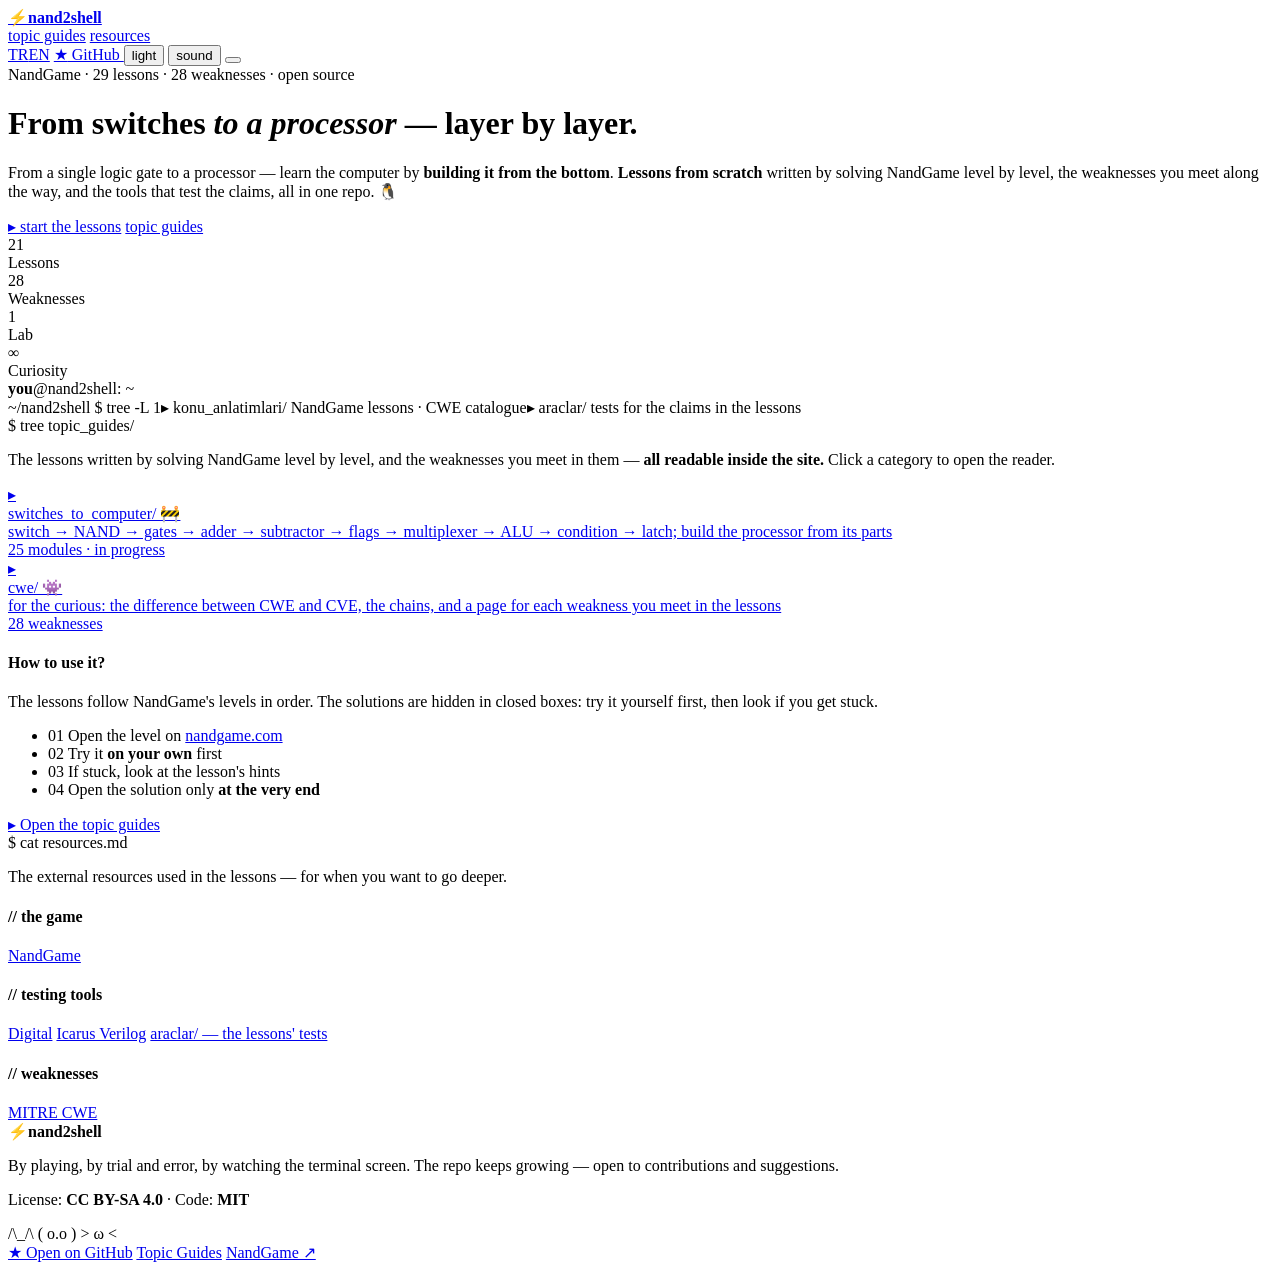
==== docs/eng/index.html @ ea368291 "Processor ünitesinin üçüncü dersi 24 Control Selector'ı ekledim Co-Authored-By: Claude Opus 5.5 <nor" ====
<!DOCTYPE html>
<html lang="en">
<head>
<meta charset="UTF-8" />
<meta name="viewport" content="width=device-width, initial-scale=1.0" />
<title>nand2shell — learn by watching the terminal</title>
<meta name="description" content="Lessons that go from switches to a processor by solving NandGame level by level, and the weaknesses you meet in them." />
<link rel="preconnect" href="https://fonts.googleapis.com" />
<link rel="preconnect" href="https://fonts.gstatic.com" crossorigin />
<link href="https://fonts.googleapis.com/css2?family=JetBrains+Mono:ital,wght@0,400;0,500;0,600;0,700;0,800;1,400&display=swap" rel="stylesheet" />
<link rel="stylesheet" href="assets/styles.css" />
<script src="assets/theme.js"></script>
</head>
<body>

<!-- ============ NAV ============ -->
<nav class="nav">
  <div class="nav-inner">
    <a class="brand" href="#top">
      <span class="pp">⚡</span><b>nand2shell</b>
    </a>
    <div class="nav-links">
      <a href="#konular">topic&nbsp;guides</a>
      <a href="#kaynaklar">resources</a>
    </div>
    <a class="nav-lang" href="../index.html" title="Switch to Turkish"><span class="oth">TR</span><span class="cur">EN</span></a>
    <a class="nav-gh" href="https://github.com/waitaseC137/nand2shell" target="_blank" rel="noopener">
      <span>★</span> GitHub
    </a>
    <button class="theme-btn" id="themeBtn" title="Theme: light / dark"><span class="sw"></span><span class="lbl">light</span></button>
    <button class="theme-btn sfx-btn" id="sfxBtn" title="Menu sounds"><span class="sw"></span><span class="lbl">sound</span></button>
    <button class="nav-burger" id="navBurger" aria-label="Menu" aria-expanded="false"><span></span><span></span><span></span></button>
  </div>
</nav>

<!-- ============ HERO ============ -->
<header class="hero" id="top">
  <div class="wrap hero-grid">
    <div class="hero-copy">
      <span class="hero-kicker"><span class="dot"></span> NandGame · 29 lessons · 28 weaknesses · open source</span>
      <h1>From switches <em>to a processor</em> <span class="pp">— layer by layer.</span></h1>
      <p class="hero-lede">
        From a single logic gate to a processor — learn the computer by <b>building it from
        the bottom</b>. <b>Lessons from scratch</b> written by solving NandGame level by level,
        the weaknesses you meet along the way, and the tools that test the claims, all in
        one repo. 🐧
      </p>
      <div class="hero-cta">
        <a class="btn btn-primary" href="konular.html#salterden_bilgisayara/00_buradan_basla.md">▸ start the lessons</a>
        <a class="btn btn-ghost" href="#konular">topic guides</a>
      </div>
      <div class="hero-stats">
        <div class="hstat"><div class="n m">21</div><div class="l">Lessons</div></div>
        <div class="hstat"><div class="n y">28</div><div class="l">Weaknesses</div></div>
        <div class="hstat"><div class="n g">1</div><div class="l">Lab</div></div>
        <div class="hstat"><div class="n">∞</div><div class="l">Curiosity</div></div>
      </div>
    </div>

    <div class="hero-term-wrap">
      <div class="term">
        <div class="term-bar">
          <span class="tl r"></span><span class="tl y"></span><span class="tl g"></span>
          <span class="tt"><b>you</b>@nand2shell: ~</span>
        </div>
        <div class="term-body" id="hero-term"></div>
      </div>
    </div>
  </div>
</header>

<!-- ============ TOPIC GUIDES ============ -->
<section class="band band-alt" id="konular">
  <div class="wrap reveal">
    <div class="sec-head"><span class="sig">$</span> <span class="cmd">tree</span> <span class="arg">topic_guides/</span></div>
    <p class="sec-sub">
      The lessons written by solving NandGame level by level, and the weaknesses you meet in
      them — <b style="color:var(--fg)">all readable inside the site.</b> Click a category
      to open the reader.
    </p>

    <div class="tree-grid">
      <div class="tree">
        <a class="tree-row" href="konular.html#salterden_bilgisayara/00_buradan_basla.md">
          <div class="nm"><span class="fold">▸</span><div><div class="lbl">switches_to_computer/ 🚧</div><div class="ds">switch → NAND → gates → adder → subtractor → flags → multiplexer → ALU → condition → latch; build the processor from its parts</div></div></div>
          <span class="cnt">25 modules · in progress</span>
        </a>
        <a class="tree-row" href="konular.html#cwe/README.md">
          <div class="nm"><span class="fold">▸</span><div><div class="lbl">cwe/ 👾</div><div class="ds">for the curious: the difference between CWE and CVE, the chains, and a page for each weakness you meet in the lessons</div></div></div>
          <span class="cnt">28 weaknesses</span>
        </a>
      </div>

      <div class="tree-side">
        <h4>How to use it?</h4>
        <p>The lessons follow NandGame's levels in order. The solutions are hidden in closed boxes: try it yourself first, then look if you get stuck.</p>
        <ul>
          <li><span class="b">01</span> Open the level on <a href="https://nandgame.com" target="_blank" rel="noopener">nandgame.com</a></li>
          <li><span class="b">02</span> Try it <b>on your own</b> first</li>
          <li><span class="b">03</span> If stuck, look at the lesson's hints</li>
          <li><span class="b">04</span> Open the solution only <b>at the very end</b></li>
        </ul>
        <a class="btn btn-primary" href="konular.html" style="margin-top:20px;width:100%;justify-content:center">▸ Open the topic guides</a>
      </div>
    </div>
  </div>
</section>

<!-- ============ RESOURCES ============ -->
<section class="band" id="kaynaklar">
  <div class="wrap reveal">
    <div class="sec-head"><span class="sig">$</span> <span class="cmd">cat</span> <span class="arg">resources.md</span></div>
    <p class="sec-sub">The external resources used in the lessons — for when you want to go deeper.</p>

    <div class="res-grid">
      <div class="res">
        <h4>// the game</h4>
        <a href="https://nandgame.com" target="_blank" rel="noopener">NandGame</a>
      </div>
      <div class="res">
        <h4>// testing tools</h4>
        <a href="https://github.com/hneemann/Digital" target="_blank" rel="noopener">Digital</a>
        <a href="https://steveicarus.github.io/iverilog/" target="_blank" rel="noopener">Icarus Verilog</a>
        <a href="https://github.com/waitaseC137/nand2shell/tree/main/araclar" target="_blank" rel="noopener">araclar/ — the lessons' tests</a>
      </div>
      <div class="res">
        <h4>// weaknesses</h4>
        <a href="https://cwe.mitre.org" target="_blank" rel="noopener">MITRE CWE</a>
      </div>
    </div>
  </div>
</section>

<!-- ============ FOOTER ============ -->
<footer class="foot">
  <div class="wrap foot-grid">
    <div>
      <div class="brand"><span class="pp">⚡</span><b>nand2shell</b></div>
      <p>By playing, by trial and error, by watching the terminal screen. The repo keeps growing — open to contributions and suggestions.</p>
      <p class="lic">License: <b>CC BY-SA 4.0</b> · Code: <b>MIT</b></p>
      <div class="foot-cat" id="footCat" aria-hidden="true"></div>
    </div>
    <div class="foot-links">
      <a href="https://github.com/waitaseC137/nand2shell" target="_blank" rel="noopener">★ Open on GitHub</a>
      <a href="#konular">Topic Guides</a>
      <a href="https://nandgame.com" target="_blank" rel="noopener">NandGame ↗</a>
    </div>
  </div>
</footer>

<script src="assets/app.js"></script>
<script src="assets/sfx.js"></script>
</body>
</html>
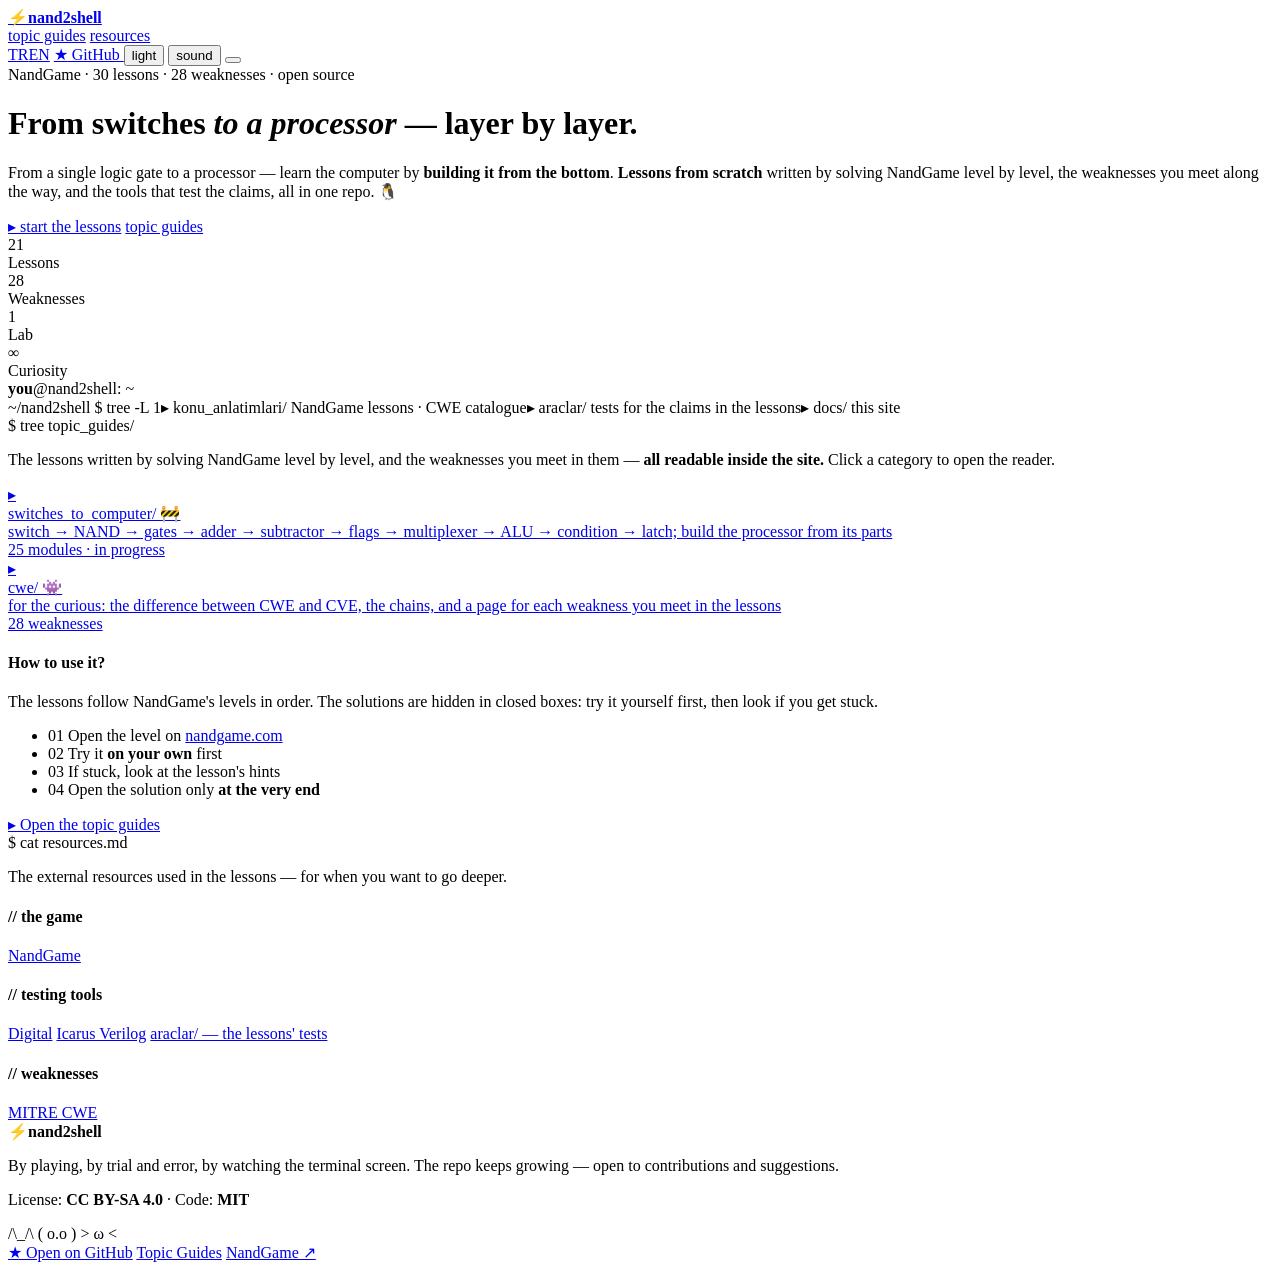
==== commit 1ddb645f: "Processor ünitesinin dördüncü dersi 25 Control Unit'i ekledim Co-Authored-By: Claude Opus 5.5 <norep" ====
--- a/docs/eng/index.html
+++ b/docs/eng/index.html
@@ -37,7 +37,7 @@
 <header class="hero" id="top">
   <div class="wrap hero-grid">
     <div class="hero-copy">
-      <span class="hero-kicker"><span class="dot"></span> NandGame · 29 lessons · 28 weaknesses · open source</span>
+      <span class="hero-kicker"><span class="dot"></span> NandGame · 30 lessons · 28 weaknesses · open source</span>
       <h1>From switches <em>to a processor</em> <span class="pp">— layer by layer.</span></h1>
       <p class="hero-lede">
         From a single logic gate to a processor — learn the computer by <b>building it from
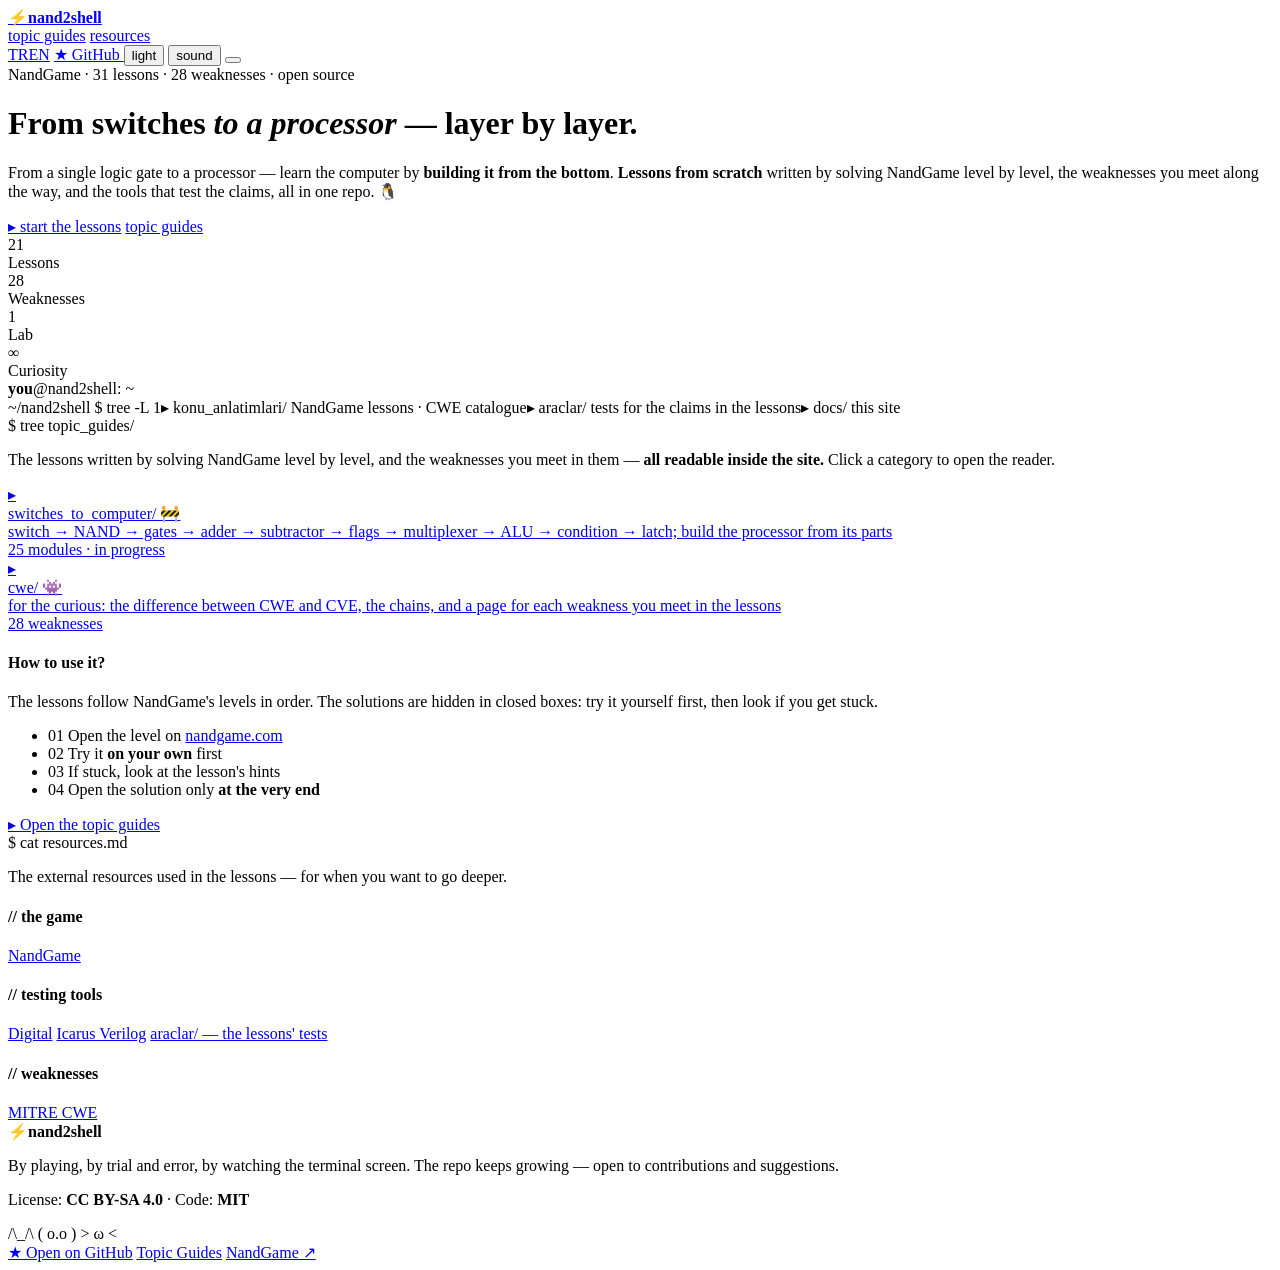
==== commit baa22b10: "Processor ünitesinin beşinci dersi 26 Computer'ı ekledim Co-Authored-By: Claude Opus 5.5 <noreply@an" ====
--- a/docs/eng/index.html
+++ b/docs/eng/index.html
@@ -37,7 +37,7 @@
 <header class="hero" id="top">
   <div class="wrap hero-grid">
     <div class="hero-copy">
-      <span class="hero-kicker"><span class="dot"></span> NandGame · 30 lessons · 28 weaknesses · open source</span>
+      <span class="hero-kicker"><span class="dot"></span> NandGame · 31 lessons · 28 weaknesses · open source</span>
       <h1>From switches <em>to a processor</em> <span class="pp">— layer by layer.</span></h1>
       <p class="hero-lede">
         From a single logic gate to a processor — learn the computer by <b>building it from
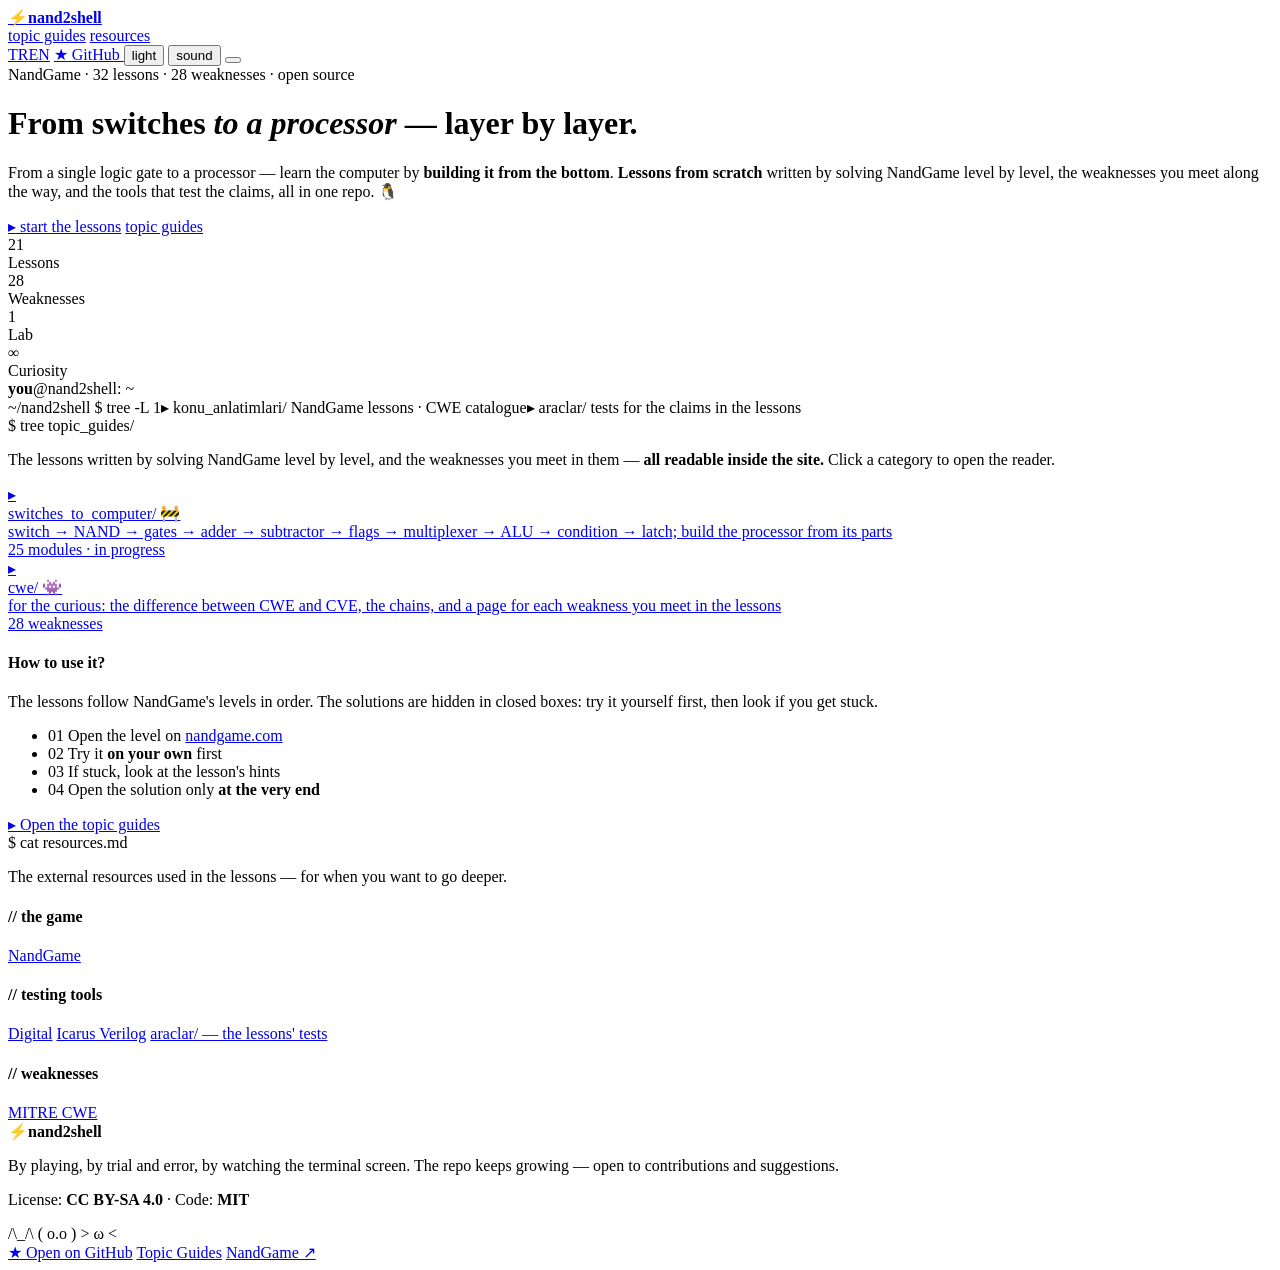
==== commit 77f50d8e: "Processor ünitesinin altıncı dersi 27 Input and Output'u ekledim Co-Authored-By: Claude Opus 5.5 <no" ====
--- a/docs/eng/index.html
+++ b/docs/eng/index.html
@@ -37,7 +37,7 @@
 <header class="hero" id="top">
   <div class="wrap hero-grid">
     <div class="hero-copy">
-      <span class="hero-kicker"><span class="dot"></span> NandGame · 31 lessons · 28 weaknesses · open source</span>
+      <span class="hero-kicker"><span class="dot"></span> NandGame · 32 lessons · 28 weaknesses · open source</span>
       <h1>From switches <em>to a processor</em> <span class="pp">— layer by layer.</span></h1>
       <p class="hero-lede">
         From a single logic gate to a processor — learn the computer by <b>building it from
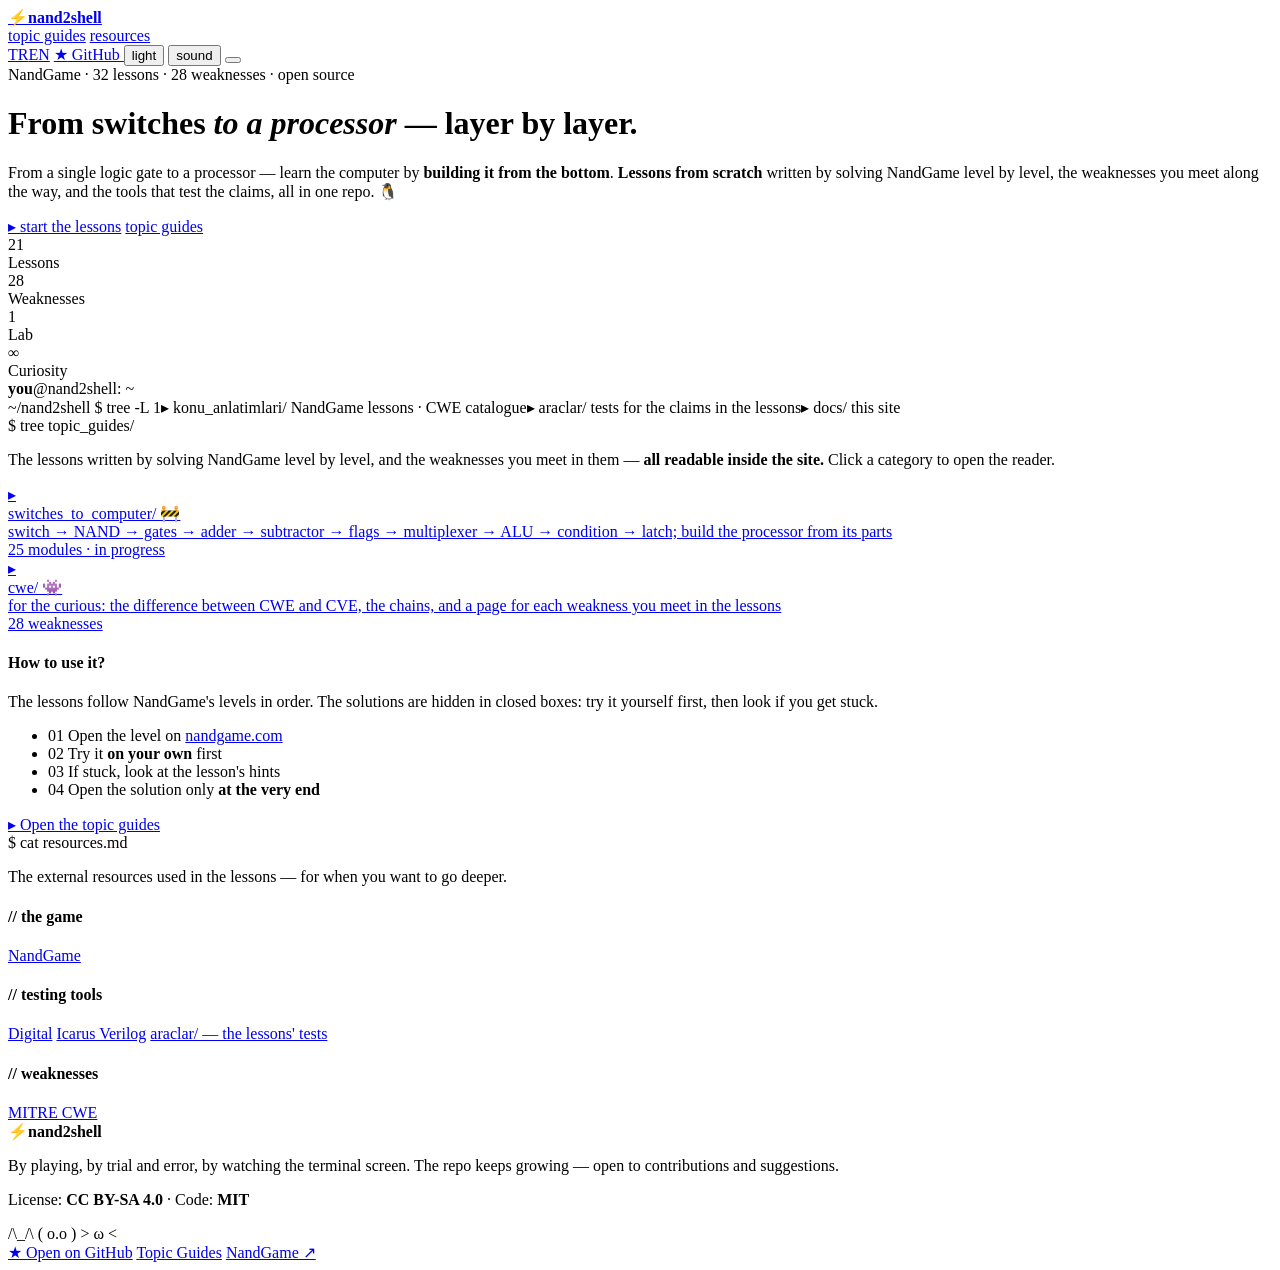
==== commit 9c914b5e: "Dersleri, CWE haritasını ve araçları nandgame/ altına taşıdım Co-Authored-By: Claude Opus 5.5 <norep" ====
--- a/docs/eng/index.html
+++ b/docs/eng/index.html
@@ -121,7 +121,7 @@
         <h4>// testing tools</h4>
         <a href="https://github.com/hneemann/Digital" target="_blank" rel="noopener">Digital</a>
         <a href="https://steveicarus.github.io/iverilog/" target="_blank" rel="noopener">Icarus Verilog</a>
-        <a href="https://github.com/waitaseC137/nand2shell/tree/main/araclar" target="_blank" rel="noopener">araclar/ — the lessons' tests</a>
+        <a href="https://github.com/waitaseC137/nand2shell/tree/main/nandgame/araclar" target="_blank" rel="noopener">araclar/ — the lessons' tests</a>
       </div>
       <div class="res">
         <h4>// weaknesses</h4>
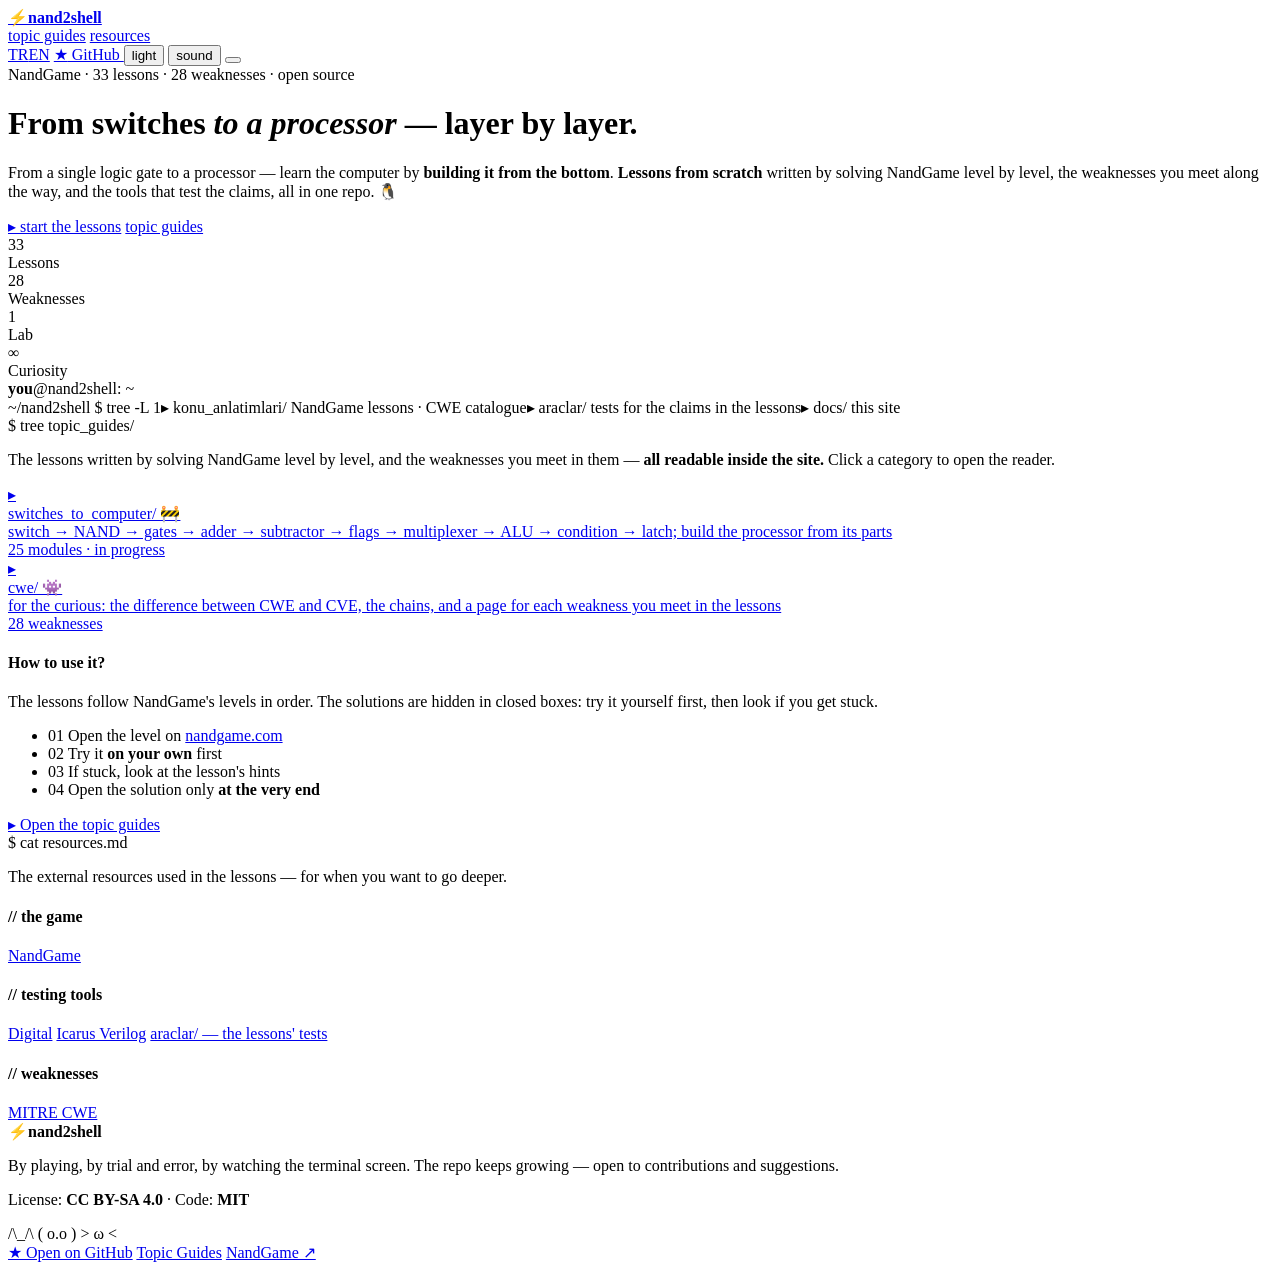
==== commit 33bd3567: "Şalterden Bilgisayara'yı kapatan 27.5 ara dersini ekledim Co-Authored-By: Claude Opus 5.5 <noreply@a" ====
--- a/docs/eng/index.html
+++ b/docs/eng/index.html
@@ -37,7 +37,7 @@
 <header class="hero" id="top">
   <div class="wrap hero-grid">
     <div class="hero-copy">
-      <span class="hero-kicker"><span class="dot"></span> NandGame · 32 lessons · 28 weaknesses · open source</span>
+      <span class="hero-kicker"><span class="dot"></span> NandGame · 33 lessons · 28 weaknesses · open source</span>
       <h1>From switches <em>to a processor</em> <span class="pp">— layer by layer.</span></h1>
       <p class="hero-lede">
         From a single logic gate to a processor — learn the computer by <b>building it from
@@ -50,7 +50,7 @@
         <a class="btn btn-ghost" href="#konular">topic guides</a>
       </div>
       <div class="hero-stats">
-        <div class="hstat"><div class="n m">21</div><div class="l">Lessons</div></div>
+        <div class="hstat"><div class="n m">33</div><div class="l">Lessons</div></div>
         <div class="hstat"><div class="n y">28</div><div class="l">Weaknesses</div></div>
         <div class="hstat"><div class="n g">1</div><div class="l">Lab</div></div>
         <div class="hstat"><div class="n">∞</div><div class="l">Curiosity</div></div>
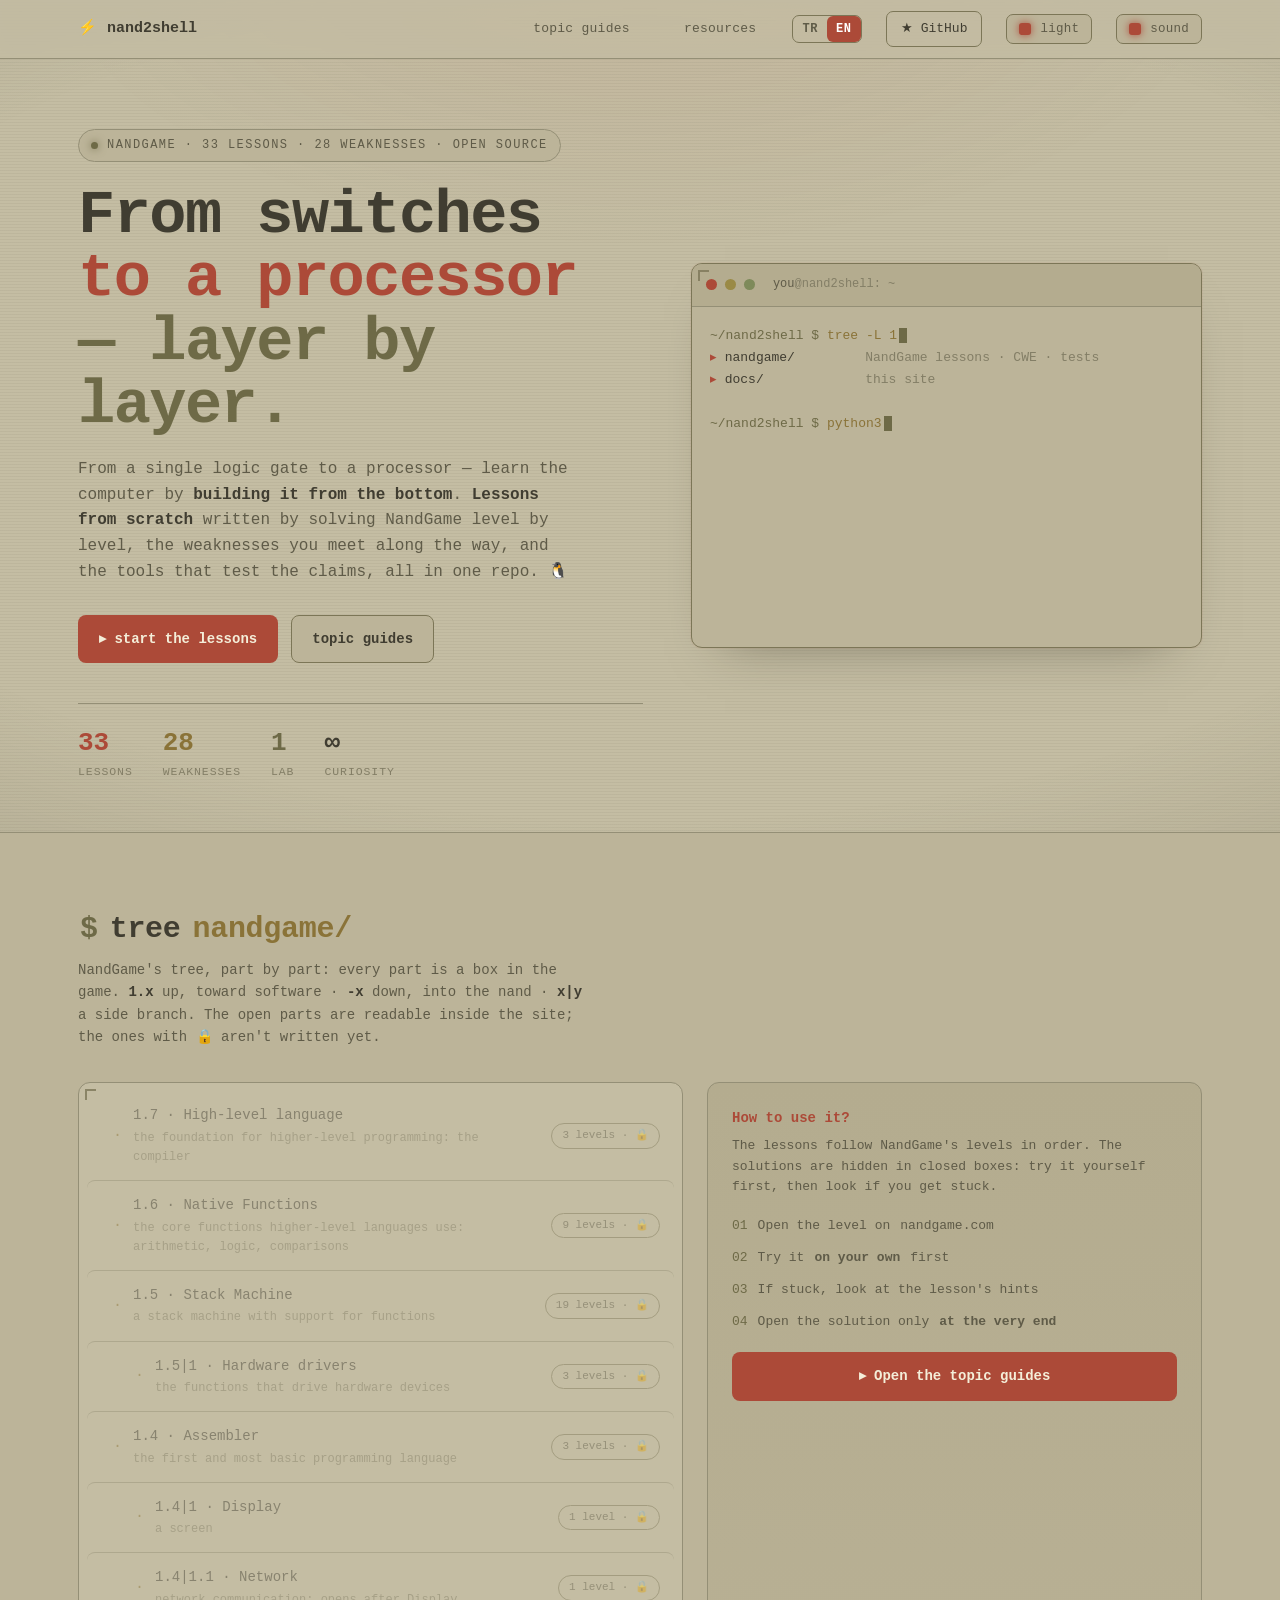
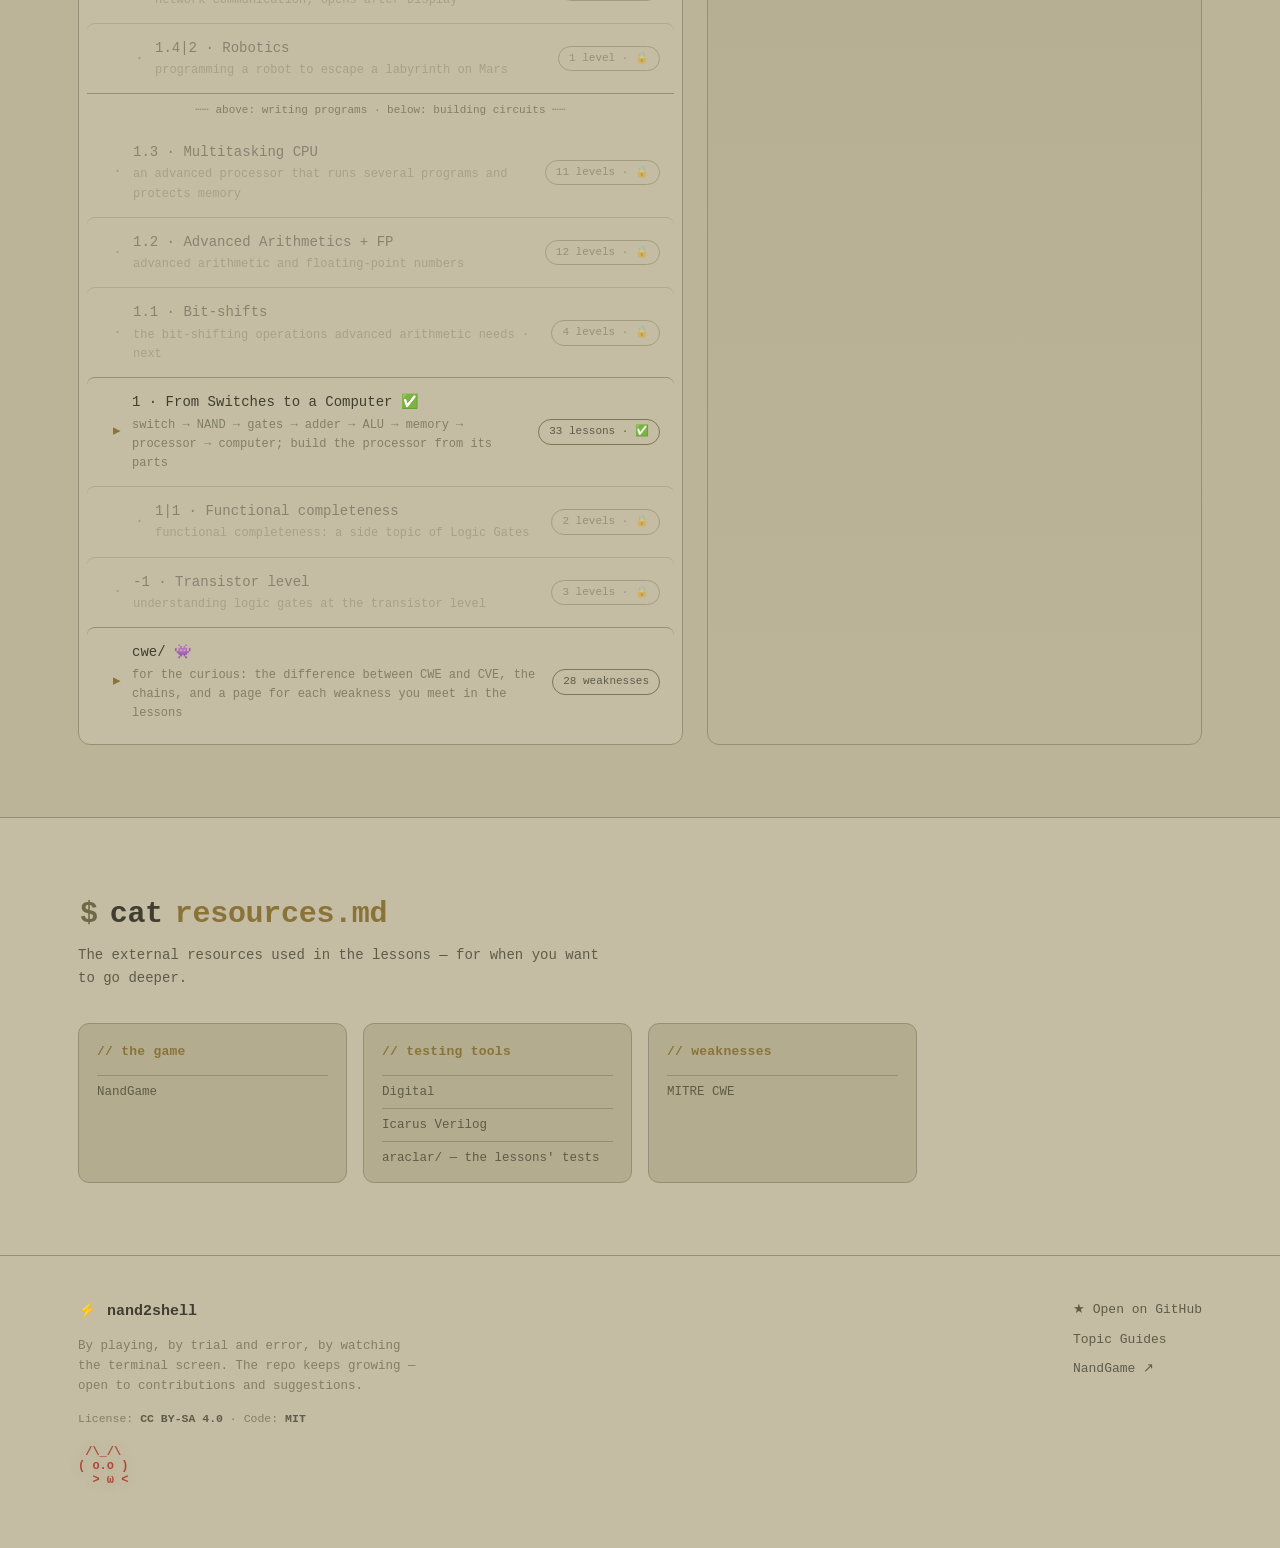
==== commit 643af86a: "Sitenin anasayfasına NandGame bölüm haritasını ekledim Co-Authored-By: Claude Opus 5.5 <noreply@anth" ====
--- a/docs/eng/index.html
+++ b/docs/eng/index.html
@@ -72,19 +72,72 @@
 <!-- ============ TOPIC GUIDES ============ -->
 <section class="band band-alt" id="konular">
   <div class="wrap reveal">
-    <div class="sec-head"><span class="sig">$</span> <span class="cmd">tree</span> <span class="arg">topic_guides/</span></div>
+    <div class="sec-head"><span class="sig">$</span> <span class="cmd">tree</span> <span class="arg">nandgame/</span></div>
     <p class="sec-sub">
-      The lessons written by solving NandGame level by level, and the weaknesses you meet in
-      them — <b style="color:var(--fg)">all readable inside the site.</b> Click a category
-      to open the reader.
+      NandGame's tree, part by part: every part is a box in the game. <b style="color:var(--fg)">1.x</b> up,
+      toward software · <b style="color:var(--fg)">-x</b> down, into the nand · <b style="color:var(--fg)">x|y</b> a side branch.
+      The open parts are readable inside the site; the ones with 🔒 aren't written yet.
     </p>
 
     <div class="tree-grid">
       <div class="tree">
+        <div class="tree-row locked" aria-disabled="true">
+          <div class="nm"><span class="fold">·</span><div><div class="lbl">1.7 · High-level language</div><div class="ds">the foundation for higher-level programming: the compiler</div></div></div>
+          <span class="cnt">3 levels · 🔒</span>
+        </div>
+        <div class="tree-row locked" aria-disabled="true">
+          <div class="nm"><span class="fold">·</span><div><div class="lbl">1.6 · Native Functions</div><div class="ds">the core functions higher-level languages use: arithmetic, logic, comparisons</div></div></div>
+          <span class="cnt">9 levels · 🔒</span>
+        </div>
+        <div class="tree-row locked" aria-disabled="true">
+          <div class="nm"><span class="fold">·</span><div><div class="lbl">1.5 · Stack Machine</div><div class="ds">a stack machine with support for functions</div></div></div>
+          <span class="cnt">19 levels · 🔒</span>
+        </div>
+        <div class="tree-row locked yan" aria-disabled="true">
+          <div class="nm"><span class="fold">·</span><div><div class="lbl">1.5|1 · Hardware drivers</div><div class="ds">the functions that drive hardware devices</div></div></div>
+          <span class="cnt">3 levels · 🔒</span>
+        </div>
+        <div class="tree-row locked" aria-disabled="true">
+          <div class="nm"><span class="fold">·</span><div><div class="lbl">1.4 · Assembler</div><div class="ds">the first and most basic programming language</div></div></div>
+          <span class="cnt">3 levels · 🔒</span>
+        </div>
+        <div class="tree-row locked yan" aria-disabled="true">
+          <div class="nm"><span class="fold">·</span><div><div class="lbl">1.4|1 · Display</div><div class="ds">a screen</div></div></div>
+          <span class="cnt">1 level · 🔒</span>
+        </div>
+        <div class="tree-row locked yan" aria-disabled="true">
+          <div class="nm"><span class="fold">·</span><div><div class="lbl">1.4|1.1 · Network</div><div class="ds">network communication; opens after Display</div></div></div>
+          <span class="cnt">1 level · 🔒</span>
+        </div>
+        <div class="tree-row locked yan" aria-disabled="true">
+          <div class="nm"><span class="fold">·</span><div><div class="lbl">1.4|2 · Robotics</div><div class="ds">programming a robot to escape a labyrinth on Mars</div></div></div>
+          <span class="cnt">1 level · 🔒</span>
+        </div>
+        <div class="tree-sep">┄┄ above: writing programs · below: building circuits ┄┄</div>
+        <div class="tree-row locked" aria-disabled="true">
+          <div class="nm"><span class="fold">·</span><div><div class="lbl">1.3 · Multitasking CPU</div><div class="ds">an advanced processor that runs several programs and protects memory</div></div></div>
+          <span class="cnt">11 levels · 🔒</span>
+        </div>
+        <div class="tree-row locked" aria-disabled="true">
+          <div class="nm"><span class="fold">·</span><div><div class="lbl">1.2 · Advanced Arithmetics + FP</div><div class="ds">advanced arithmetic and floating-point numbers</div></div></div>
+          <span class="cnt">12 levels · 🔒</span>
+        </div>
+        <div class="tree-row locked" aria-disabled="true">
+          <div class="nm"><span class="fold">·</span><div><div class="lbl">1.1 · Bit-shifts</div><div class="ds">the bit-shifting operations advanced arithmetic needs · next</div></div></div>
+          <span class="cnt">4 levels · 🔒</span>
+        </div>
         <a class="tree-row" href="konular.html#salterden_bilgisayara/00_buradan_basla.md">
-          <div class="nm"><span class="fold">▸</span><div><div class="lbl">switches_to_computer/ 🚧</div><div class="ds">switch → NAND → gates → adder → subtractor → flags → multiplexer → ALU → condition → latch; build the processor from its parts</div></div></div>
-          <span class="cnt">25 modules · in progress</span>
+          <div class="nm"><span class="fold">▸</span><div><div class="lbl">1 · From Switches to a Computer ✅</div><div class="ds">switch → NAND → gates → adder → ALU → memory → processor → computer; build the processor from its parts</div></div></div>
+          <span class="cnt">33 lessons · ✅</span>
         </a>
+        <div class="tree-row locked yan" aria-disabled="true">
+          <div class="nm"><span class="fold">·</span><div><div class="lbl">1|1 · Functional completeness</div><div class="ds">functional completeness: a side topic of Logic Gates</div></div></div>
+          <span class="cnt">2 levels · 🔒</span>
+        </div>
+        <div class="tree-row locked" aria-disabled="true">
+          <div class="nm"><span class="fold">·</span><div><div class="lbl">-1 · Transistor level</div><div class="ds">understanding logic gates at the transistor level</div></div></div>
+          <span class="cnt">3 levels · 🔒</span>
+        </div>
         <a class="tree-row" href="konular.html#cwe/README.md">
           <div class="nm"><span class="fold">▸</span><div><div class="lbl">cwe/ 👾</div><div class="ds">for the curious: the difference between CWE and CVE, the chains, and a page for each weakness you meet in the lessons</div></div></div>
           <span class="cnt">28 weaknesses</span>
--- a/docs/eng/assets/styles.css
+++ b/docs/eng/assets/styles.css
@@ -0,0 +1,736 @@
+/* ============================================================
+   linux_learning — terminal landing
+   renk paleti: magenta + sarı + fosfor yeşili (prompt)
+   ============================================================ */
+
+:root {
+  /* NieR:Automata — kum/haki "kağıt terminal" (açık mod) */
+  --bg:        #c4bda3;
+  --bg-1:      #bcb499;
+  --bg-2:      #b4ac8f;
+  --bg-3:      #aaa183;
+  --line:      #948f76;
+  --line-2:    #7c7657;
+
+  /* mürekkep (koyu haki) metin */
+  --fg:        #403d31;
+  --fg-dim:    #5f5b48;
+  --fg-mute:   #837e66;
+
+  /* imza renkleri — neredeyse monokrom + tek kızıl vurgu */
+  --magenta:   #ac4a38;    /* NieR kızılı (tek pop) */
+  --magenta-d: #8c3a2b;
+  --yellow:    #8a7338;    /* gold-olive */
+  --green:     #6e6a47;    /* olive mürekkep (prompt) */
+  --green-d:   #54513a;
+  --cyan:      #5f6b54;    /* muted moss */
+
+  /* zorluk skalası (palet içi) */
+  --d-low:     #7e8a5a;
+  --d-mid:     #9a8a45;
+  --d-high:    #b06a3a;
+  --d-max:     #ac4a38;
+
+  --maxw: 1180px;
+  --mono: 'JetBrains Mono', ui-monospace, 'SF Mono', Menlo, monospace;
+
+  /* CRT / efekt tonu (tema ile değişir) */
+  --scanline:  rgba(40,38,28,0.07);
+  --vig:       rgba(54,49,33,0.20);
+  --glow:      172,74,56;
+  --btn-ink:   #f4eed9;  /* primary buton metni (krem) */
+  --nav-bg:    rgba(196,189,163,0.86);
+}
+
+/* ---------- KARANLIK MOD (NieR "hacking") ---------- */
+html[data-theme="dark"] {
+  --bg:#1e1d16; --bg-1:#24221a; --bg-2:#2b291f; --bg-3:#332f23; --line:#403c2d; --line-2:#565139;
+  --fg:#cfc8ad; --fg-dim:#9d9678; --fg-mute:#6e6852;
+  --magenta:#c75a45; --magenta-d:#a4442f;
+  --yellow:#c7a85a; --green:#b7b083; --green-d:#8f8860; --cyan:#9aa888;
+  --d-low:#b7b083; --d-mid:#c7a85a; --d-high:#cf7a45; --d-max:#c75a45;
+  --scanline: rgba(207,200,173,0.05); --vig: rgba(0,0,0,0.46); --glow:199,90,69;
+  --btn-ink:#1e1d16;
+  --nav-bg: rgba(30,29,22,0.86);
+}
+
+* { box-sizing: border-box; margin: 0; padding: 0; }
+
+html { scroll-behavior: smooth; }
+
+body {
+  font-family: var(--mono);
+  background: var(--bg);
+  color: var(--fg);
+  line-height: 1.6;
+  font-size: 15px;
+  -webkit-font-smoothing: antialiased;
+  text-rendering: optimizeLegibility;
+  overflow-x: hidden;
+}
+
+/* faint scanline + grid texture over whole page */
+body::before {
+  content: "";
+  position: fixed;
+  inset: 0;
+  pointer-events: none;
+  z-index: 1;
+  background:
+    repeating-linear-gradient(0deg, var(--scanline) 0 1px, transparent 1px 3px);
+  opacity: 0.6;
+}
+/* CRT vignette + köşe parıltısı + çok hafif titreşim */
+body::after {
+  content: "";
+  position: fixed;
+  inset: 0;
+  pointer-events: none;
+  z-index: 1;
+  background:
+    radial-gradient(120% 82% at 50% 45%, transparent 56%, var(--vig) 100%),
+    radial-gradient(80% 60% at 50% -8%, rgba(var(--glow),0.07), transparent 60%);
+  animation: crtFlicker 5.5s steps(60) infinite;
+}
+@keyframes crtFlicker {
+  0%,100% { opacity: 1; }
+  47% { opacity: .97; }
+  48% { opacity: .92; }
+  49% { opacity: .99; }
+  72% { opacity: .95; }
+}
+@media (prefers-reduced-motion: reduce){ body::after { animation: none; } }
+
+::selection { background: var(--magenta); color: var(--btn-ink); }
+
+a { color: inherit; text-decoration: none; }
+
+.wrap { max-width: var(--maxw); margin: 0 auto; padding: 0 28px; }
+
+/* ---------- helpers ---------- */
+.mono-label {
+  font-size: 12px;
+  letter-spacing: 0.14em;
+  text-transform: uppercase;
+  color: var(--fg-mute);
+}
+.prompt { color: var(--green); }
+.tilde  { color: var(--cyan); }
+.flag   { color: var(--magenta); }
+
+/* section prompt heading */
+.sec-head {
+  display: flex;
+  align-items: baseline;
+  gap: 12px;
+  margin-bottom: 6px;
+  font-size: clamp(20px, 2.4vw, 30px);
+  font-weight: 700;
+  letter-spacing: -0.01em;
+}
+.sec-head .sig { color: var(--green); font-weight: 800; }
+.sec-head .cmd { color: var(--fg); }
+.sec-head .arg { color: var(--yellow); }
+.sec-sub {
+  color: var(--fg-dim);
+  max-width: 62ch;
+  margin-bottom: 34px;
+  font-size: 14px;
+}
+
+/* ============================================================
+   NAV
+   ============================================================ */
+.nav {
+  position: sticky;
+  top: 0;
+  z-index: 50;
+  background: var(--nav-bg);
+  backdrop-filter: blur(10px);
+  border-bottom: 1px solid var(--line);
+}
+.nav-inner {
+  max-width: var(--maxw);
+  margin: 0 auto;
+  padding: 0 28px;
+  height: 58px;
+  display: flex;
+  align-items: center;
+  gap: 24px;
+}
+.brand { display: flex; align-items: center; gap: 10px; font-weight: 700; }
+.brand .pp { color: var(--green); }
+.brand b { color: var(--fg); }
+.nav-links { display: flex; gap: 22px; margin-left: auto; }
+.nav-links a {
+  color: var(--fg-dim);
+  font-size: 13px;
+  letter-spacing: 0.02em;
+  transition: color .15s;
+}
+.nav-links a:hover { color: var(--magenta); }
+.nav-gh {
+  display: inline-flex; align-items: center; gap: 8px;
+  border: 1px solid var(--line-2);
+  padding: 7px 14px;
+  border-radius: 7px;
+  font-size: 13px;
+  color: var(--fg);
+  transition: all .15s;
+}
+.nav-gh:hover { border-color: var(--green); color: var(--green); }
+/* dil değiştirici (TR/EN) */
+.nav-lang {
+  display: inline-flex; align-items: stretch;
+  flex: 0 0 auto;
+  border: 1px solid var(--line-2);
+  border-radius: 7px;
+  font-size: 12px; font-weight: 700;
+  letter-spacing: .05em;
+  white-space: nowrap;
+  line-height: 1;
+  transition: border-color .15s;
+}
+.nav-lang span {
+  padding: 7px 9px; color: var(--fg);
+  transition: background .15s, color .15s;
+}
+.nav-lang .cur { background: var(--magenta); color: #fff; border-radius: 6px; }
+.nav-lang .oth { color: var(--fg-dim); }
+.nav-lang:hover { border-color: var(--magenta); }
+.nav-lang:hover .oth { color: var(--magenta); }
+@media (max-width: 760px){ .nav-links { display: none; } }
+
+/* ============================================================
+   HERO
+   ============================================================ */
+.hero { position: relative; z-index: 2; padding: 70px 0 50px; }
+.hero-grid {
+  display: grid;
+  grid-template-columns: 1.05fr 0.95fr;
+  gap: 48px;
+  align-items: center;
+}
+@media (max-width: 900px){ .hero-grid { grid-template-columns: 1fr; gap: 34px; } }
+
+.hero-kicker {
+  display: inline-flex; align-items: center; gap: 9px;
+  font-size: 12px; letter-spacing: 0.12em; text-transform: uppercase;
+  color: var(--fg-dim);
+  border: 1px solid var(--line);
+  background: var(--bg-1);
+  padding: 6px 12px; border-radius: 100px;
+  margin-bottom: 22px;
+}
+.hero-kicker .dot {
+  width: 7px; height: 7px; border-radius: 50%;
+  background: var(--green); box-shadow: 0 0 8px var(--green);
+  animation: pulse 2s infinite;
+}
+@keyframes pulse { 0%,100%{opacity:1} 50%{opacity:.35} }
+
+.hero h1 {
+  font-size: clamp(34px, 5.4vw, 62px);
+  line-height: 1.02;
+  letter-spacing: -0.025em;
+  font-weight: 800;
+  margin-bottom: 20px;
+}
+.hero h1 .pp { color: var(--green); }
+.hero h1 em { color: var(--magenta); font-style: normal; }
+.hero h1 u  { color: var(--yellow); text-decoration: none; }
+
+.hero-lede {
+  color: var(--fg-dim);
+  font-size: 16px;
+  max-width: 52ch;
+  margin-bottom: 30px;
+}
+.hero-lede b { color: var(--fg); font-weight: 600; }
+
+.hero-cta { display: flex; flex-wrap: wrap; gap: 13px; }
+.btn {
+  display: inline-flex; align-items: center; gap: 9px;
+  padding: 12px 20px;
+  border-radius: 8px;
+  font-family: var(--mono);
+  font-size: 14px; font-weight: 600;
+  cursor: pointer;
+  border: 1px solid transparent;
+  transition: all .15s;
+}
+.btn-primary {
+  background: var(--magenta);
+  color: var(--btn-ink);
+  box-shadow: 0 0 0 0 rgba(var(--glow),.5);
+}
+.btn-primary:hover { background: var(--magenta-d); box-shadow: 0 0 26px -4px var(--magenta); transform: translateY(-1px); }
+.btn-ghost {
+  background: var(--bg-1);
+  border-color: var(--line-2);
+  color: var(--fg);
+}
+.btn-ghost:hover { border-color: var(--green); color: var(--green); }
+
+.hero-stats {
+  display: flex; gap: 30px; margin-top: 40px;
+  padding-top: 26px; border-top: 1px solid var(--line);
+}
+.hstat .n { font-size: 26px; font-weight: 800; color: var(--fg); line-height: 1; }
+.hstat .n.m { color: var(--magenta); }
+.hstat .n.y { color: var(--yellow); }
+.hstat .n.g { color: var(--green); }
+.hstat .l { font-size: 11.5px; color: var(--fg-mute); letter-spacing: 0.08em; text-transform: uppercase; margin-top: 7px; }
+
+/* ---------- terminal window (hero right) ---------- */
+.term {
+  background: var(--bg-1);
+  border: 1px solid var(--line-2);
+  border-radius: 11px;
+  overflow: hidden;
+  box-shadow: 0 24px 50px -34px rgba(40,36,24,.5), 0 0 0 1px rgba(var(--glow),.05);
+}
+.term-bar {
+  display: flex; align-items: center; gap: 8px;
+  padding: 11px 14px;
+  background: var(--bg-2);
+  border-bottom: 1px solid var(--line);
+}
+.term-bar .tl { width: 11px; height: 11px; border-radius: 50%; }
+.tl.r { background: var(--d-max); } .tl.y { background: var(--d-mid); } .tl.g { background: var(--d-low); }
+.term-bar .tt {
+  margin-left: 10px; font-size: 12px; color: var(--fg-mute);
+}
+.term-bar .tt b { color: var(--fg-dim); font-weight: 500; }
+.term-body {
+  padding: 18px 18px 22px;
+  font-size: 13px;
+  line-height: 1.7;
+  min-height: 340px;
+  white-space: pre-wrap;
+}
+.term-body .line { display: block; }
+.tg { color: var(--green); }
+.tm { color: var(--magenta); }
+.ty { color: var(--yellow); }
+.tc { color: var(--cyan); }
+.td { color: var(--fg-mute); }
+.tw { color: var(--fg); }
+.cursor {
+  display: inline-block; width: 8px; height: 15px;
+  background: var(--green); vertical-align: text-bottom;
+  margin-left: 2px;
+  animation: blink 1s steps(1) infinite;
+}
+@keyframes blink { 50% { opacity: 0; } }
+
+/* ============================================================
+   SECTIONS / BANDS
+   ============================================================ */
+section { position: relative; z-index: 2; }
+.band { padding: 72px 0; }
+.band-alt { background: var(--bg-1); border-block: 1px solid var(--line); }
+
+.copy-btn {
+  font-family: var(--mono); font-size: 12px;
+  color: var(--fg-dim); background: transparent;
+  border: 1px solid var(--line-2); border-radius: 6px;
+  padding: 4px 10px; cursor: pointer; transition: all .15s;
+}
+.copy-btn:hover { color: var(--green); border-color: var(--green); }
+.copy-btn.ok { color: var(--green); border-color: var(--green); }
+/* ============================================================
+   WARGAMES
+   ============================================================ */
+.filter-row { display: flex; flex-wrap: wrap; gap: 10px; margin-bottom: 28px; }
+.chip {
+  font-family: var(--mono); font-size: 12.5px;
+  white-space: nowrap;
+  color: var(--fg-dim);
+  background: var(--bg-2);
+  border: 1px solid var(--line);
+  border-radius: 100px;
+  padding: 7px 15px; cursor: pointer; transition: all .15s;
+}
+.chip:hover { color: var(--fg); border-color: var(--line-2); }
+.chip.on { color: var(--btn-ink); background: var(--green); border-color: var(--green); font-weight: 600; }
+
+.path-rail {
+  display: flex; align-items: center; gap: 8px; flex-wrap: wrap;
+  margin-bottom: 30px; font-size: 12px; color: var(--fg-mute);
+}
+.path-rail .n { color: var(--fg-dim); }
+.path-rail .arr { color: var(--green-d); }
+
+.wg-grid {
+  display: grid;
+  grid-template-columns: repeat(auto-fill, minmax(min(330px, 100%), 1fr));
+  gap: 18px;
+}
+.wg {
+  display: flex; flex-direction: column;
+  background: var(--bg-2);
+  border: 1px solid var(--line);
+  border-radius: 12px;
+  padding: 20px;
+  transition: border-color .18s, transform .18s, box-shadow .18s;
+  position: relative;
+  overflow: hidden;
+}
+.band-alt .wg { background: var(--bg); }
+.wg::after {
+  content: ""; position: absolute; inset: 0 0 auto 0; height: 2px;
+  background: var(--accent, var(--green));
+  opacity: .55; transition: opacity .18s;
+}
+.wg:hover {
+  border-color: var(--line-2);
+  transform: translateY(-3px);
+  box-shadow: 0 18px 40px -32px rgba(40,36,24,.5);
+}
+.wg:hover::after { opacity: 1; box-shadow: 0 0 16px var(--accent); }
+
+.wg-top { display: flex; align-items: baseline; justify-content: space-between; gap: 12px; }
+.wg-name { font-size: 19px; font-weight: 800; letter-spacing: -0.01em; color: var(--fg); }
+.wg-idx { font-size: 12px; color: var(--fg-mute); }
+.wg-desc { font-size: 13px; color: var(--fg-dim); margin: 12px 0 16px; line-height: 1.55; flex: 1; }
+
+.wg-meta { display: flex; gap: 18px; margin-bottom: 14px; }
+.wg-meta .m .v { font-size: 15px; font-weight: 700; color: var(--fg); }
+.wg-meta .m .v .acc { color: var(--accent); }
+.wg-meta .m .k { font-size: 10.5px; color: var(--fg-mute); letter-spacing: .06em; text-transform: uppercase; }
+
+.diff-bar { height: 5px; border-radius: 3px; background: var(--line); overflow: hidden; margin-bottom: 16px; }
+.diff-bar i { display: block; height: 100%; background: var(--accent); border-radius: 3px; }
+
+.tags { display: flex; flex-wrap: wrap; gap: 6px; margin-bottom: 16px; }
+.tag {
+  font-size: 11px; color: var(--fg-dim);
+  background: var(--bg); border: 1px solid var(--line);
+  border-radius: 5px; padding: 3px 8px;
+}
+.band-alt .tag { background: var(--bg-1); }
+
+.wg-foot { display: flex; align-items: center; justify-content: space-between; margin-top: auto; padding-top: 14px; border-top: 1px solid var(--line); }
+.wg-host { font-size: 11px; color: var(--fg-mute); }
+.wg-link { font-size: 12.5px; color: var(--accent); display: inline-flex; align-items: center; gap: 6px; transition: gap .15s; }
+.wg-link:hover { gap: 10px; }
+
+/* ============================================================
+   KONU ANLATIMLARI  (directory tree)
+   ============================================================ */
+.tree-grid { display: grid; grid-template-columns: 1.1fr 0.9fr; gap: 24px; }
+@media (max-width: 880px){ .tree-grid { grid-template-columns: 1fr; } }
+
+.tree {
+  background: var(--bg-2);
+  border: 1px solid var(--line);
+  border-radius: 12px;
+  padding: 8px;
+}
+.band-alt .tree { background: var(--bg); }
+.tree-row {
+  display: grid; grid-template-columns: 1fr auto; align-items: center;
+  gap: 12px;
+  padding: 13px 14px; border-radius: 8px;
+  transition: background .14s;
+  cursor: pointer;
+}
+.tree-row:hover { background: var(--bg-3); }
+.tree-row + .tree-row { border-top: 1px solid var(--line); }
+.tree-row .nm { display: flex; align-items: center; gap: 11px; }
+.tree-row .fold { color: var(--yellow); }
+.tree-row .lbl { color: var(--fg); font-size: 14px; }
+.tree-row .ds  { color: var(--fg-mute); font-size: 12px; margin-top: 2px; }
+.tree-row .cnt {
+  font-size: 11px; color: var(--fg-dim);
+  background: var(--bg); border: 1px solid var(--line-2);
+  border-radius: 100px; padding: 3px 10px; white-space: nowrap;
+}
+.tree-side {
+  background: linear-gradient(180deg, var(--bg-2), var(--bg-1));
+  border: 1px solid var(--line);
+  border-radius: 12px;
+  padding: 24px;
+}
+.tree-side h4 { font-size: 14px; color: var(--magenta); margin-bottom: 6px; }
+.tree-side p { font-size: 13px; color: var(--fg-dim); margin-bottom: 18px; }
+.tree-side ul { list-style: none; display: flex; flex-direction: column; gap: 11px; }
+.tree-side li { display: flex; gap: 10px; font-size: 13px; color: var(--fg-dim); align-items: baseline; }
+.tree-side li .b { color: var(--green); }
+
+/* ============================================================
+   RESOURCES
+   ============================================================ */
+.res-grid { display: grid; grid-template-columns: repeat(auto-fill, minmax(min(240px, 100%), 1fr)); gap: 16px; }
+.res {
+  background: var(--bg-2); border: 1px solid var(--line);
+  border-radius: 11px; padding: 18px 18px 8px;
+}
+.band-alt .res { background: var(--bg); }
+.res h4 { font-size: 13px; color: var(--yellow); margin-bottom: 12px; letter-spacing: .02em; }
+.res a {
+  display: block; font-size: 12.5px; color: var(--fg-dim);
+  padding: 6px 0; border-top: 1px solid var(--line);
+  transition: color .14s, padding-left .14s;
+}
+.res a:hover { color: var(--green); padding-left: 6px; }
+
+/* ============================================================
+   FOOTER
+   ============================================================ */
+.foot { border-top: 1px solid var(--line); padding: 44px 0 60px; position: relative; z-index: 2; }
+.foot-grid { display: flex; align-items: flex-start; justify-content: space-between; gap: 30px; flex-wrap: wrap; }
+.foot .brand { margin-bottom: 12px; }
+.foot p { font-size: 12.5px; color: var(--fg-mute); max-width: 46ch; }
+.foot .lic { font-size: 11.5px; color: var(--fg-mute); margin-top: 14px; }
+.foot .lic b { color: var(--fg-dim); }
+.foot-links { display: flex; flex-direction: column; gap: 9px; }
+.foot-links a { font-size: 13px; color: var(--fg-dim); transition: color .14s; }
+.foot-links a:hover { color: var(--magenta); }
+
+/* reveal on scroll */
+.reveal { opacity: 0; transform: translateY(16px); transition: opacity .6s ease, transform .6s ease; }
+.reveal.in { opacity: 1; transform: none; }
+@media (prefers-reduced-motion: reduce){ .reveal { opacity:1; transform:none; transition:none; } }
+
+/* ============================================================
+   GELİŞTİRMELER — tema, etkileşimli kedi, ilerleme, CRT vb.
+   ============================================================ */
+
+/* sayfa açılış fade'i */
+@keyframes pageIn { from { opacity: 0; } to { opacity: 1; } }
+body { animation: pageIn .45s ease both; }
+@media (prefers-reduced-motion: reduce){ body { animation: none; } }
+
+/* ---------- tema düğmesi (nav) ---------- */
+.theme-btn {
+  display: inline-flex; align-items: center; gap: 9px;
+  border: 1px solid var(--line-2); background: var(--bg-1);
+  color: var(--fg-dim); font-family: var(--mono); font-size: 12.5px;
+  padding: 7px 12px; border-radius: 7px; cursor: pointer;
+  transition: border-color .15s, color .15s;
+}
+.theme-btn:hover { border-color: var(--magenta); color: var(--fg); }
+.theme-btn .sw {
+  width: 12px; height: 12px; border-radius: 3px;
+  background: var(--magenta); box-shadow: 0 0 8px var(--magenta);
+}
+.theme-btn .lbl { letter-spacing: .02em; }
+.theme-btn.off { color: var(--fg-mute); }
+.theme-btn.off .sw { background: transparent; box-shadow: none; border: 1.5px solid var(--fg-mute); }
+
+/* ---------- hamburger (mobil) ---------- */
+.nav-burger {
+  display: none;
+  width: 40px; height: 40px;
+  background: var(--bg-1); border: 1px solid var(--line-2);
+  border-radius: 8px; cursor: pointer;
+  flex-direction: column; align-items: center; justify-content: center; gap: 4px;
+  padding: 0; flex: 0 0 auto;
+}
+.nav-burger span {
+  display: block; width: 17px; height: 2px; border-radius: 2px;
+  background: var(--fg); transition: transform .2s, opacity .2s;
+}
+.nav-inner.open .nav-burger span:nth-child(1) { transform: translateY(6px) rotate(45deg); }
+.nav-inner.open .nav-burger span:nth-child(2) { opacity: 0; }
+.nav-inner.open .nav-burger span:nth-child(3) { transform: translateY(-6px) rotate(-45deg); }
+
+/* ---------- kart 3B tilt ---------- */
+.wg-grid { perspective: 1200px; }
+.wg { transform-style: preserve-3d; will-change: transform; }
+.wg .wg-top, .wg .wg-desc, .wg .wg-name { transform: translateZ(18px); }
+
+/* ---------- footer mini kedi ---------- */
+.foot-cat {
+  font-family: var(--mono); color: var(--magenta); font-weight: 700;
+  white-space: pre; line-height: 1.15; font-size: 12px; margin-top: 18px;
+  text-shadow: 0 0 12px rgba(var(--glow),.3);
+}
+.foot-cat .nm { color: var(--yellow); }
+
+/* ---------- okuma ilerleme çubuğu (okuyucu) ---------- */
+.read-progress {
+  position: fixed; top: 58px; left: 0; height: 2px; width: 0%;
+  background: linear-gradient(90deg, var(--magenta), var(--green));
+  z-index: 49; transition: width .1s linear;
+  box-shadow: 0 0 8px var(--magenta);
+}
+
+/* okuyucu içerik fade */
+.content .reader { animation: pageIn .3s ease both; }
+
+/* ============================================================
+   NieR:Automata MENÜ teması — ters-renkli seçim + kare imleç
+   ============================================================ */
+
+/* nav öğeleri: hover'da koyu bar + kum metin, kayan kare imleç */
+.nav-links a {
+  position: relative;
+  padding: 6px 12px 6px 20px;
+  border-radius: 4px;
+  transition: background .14s, color .14s;
+}
+.nav-links a::before {
+  content: ""; position: absolute; left: 7px; top: 50%;
+  width: 6px; height: 6px; background: var(--magenta);
+  transform: translateY(-50%) scale(0); transform-origin: center;
+  transition: transform .15s ease;
+}
+.nav-links a:hover { background: var(--fg); color: var(--bg); }
+.nav-links a:hover::before { transform: translateY(-50%) scale(1); }
+
+/* ghost buton: NieR inversiyonu */
+.btn-ghost:hover { background: var(--fg); color: var(--bg); border-color: var(--fg); }
+
+/* filtre chip'leri: seçili = ters bar + kare */
+.chip { position: relative; }
+.chip.on {
+  background: var(--fg); color: var(--bg); border-color: var(--fg);
+  padding-left: 24px;
+}
+.chip.on::before {
+  content: ""; position: absolute; left: 11px; top: 50%;
+  width: 6px; height: 6px; background: var(--magenta);
+  transform: translateY(-50%);
+}
+
+/* ana sayfa konu listesi (tree-row): hover = ters bar + kare imleç */
+.tree-row {
+  position: relative; padding-left: 26px;
+  transition: background .14s;
+}
+.tree-row::before {
+  content: ""; position: absolute; left: 12px; top: 22px;
+  width: 7px; height: 7px; background: var(--magenta);
+  transform: scale(0); transform-origin: center; transition: transform .15s ease;
+}
+.tree-row:hover { background: var(--fg); }
+.tree-row:hover::before { transform: scale(1); }
+.tree-row:hover .lbl { color: var(--bg); }
+.tree-row:hover .ds  { color: var(--bg-1); }
+.tree-row:hover .fold { color: var(--bg); }
+.tree-row:hover .cnt { color: var(--bg); border-color: transparent; background: rgba(0,0,0,.18); }
+
+/* bölüm haritası: kilitli satır (henüz yazılmamış bölüm, bağlantı değil) ve yan dal */
+.tree-row.locked { opacity: .45; cursor: default; }
+.tree-row.locked:hover { background: transparent; }
+.tree-row.locked:hover::before { transform: scale(0); }
+.tree-row.locked:hover .lbl { color: var(--fg); }
+.tree-row.locked:hover .ds  { color: var(--fg-mute); }
+.tree-row.locked:hover .fold { color: var(--yellow); }
+.tree-row.locked:hover .cnt { color: var(--fg-dim); border-color: var(--line-2); background: var(--bg); }
+.tree-row.yan { padding-left: 48px; }
+.tree-sep {
+  padding: 8px 14px; text-align: center;
+  font-size: 11px; color: var(--fg-mute);
+  border-top: 1px solid var(--line);
+}
+
+/* framed paneller: NieR köşe çentikleri */
+.term, .tree, .wg, .res, .tree-side, .wg-card {
+  position: relative;
+}
+.term::before, .tree::before, .wg::before {
+  content: ""; position: absolute; top: 6px; left: 6px;
+  width: 9px; height: 9px;
+  border-top: 2px solid var(--line-2); border-left: 2px solid var(--line-2);
+  pointer-events: none; opacity: .8; z-index: 3;
+}
+.term::after, .tree::after {
+  /* not: .wg::after üst aksan çizgisi için kullanılıyor, ona dokunma */
+}
+
+/* section başlığına NieR kare işareti */
+.sec-head { padding-left: 2px; }
+
+/* ============================================================
+   TAŞMA GÜVENLİĞİ — grid/flex min-width:auto taşmasını engelle
+   (her ekran boyutunda güvenli)
+   ============================================================ */
+.hero-grid > *, .tree-grid > * { min-width: 0; }
+.term, .term-body { min-width: 0; }
+.wg, .res { min-width: 0; }
+/* okuyucu: içerik sütunu geniş kod/tablodan taşmasın */
+.docs > *, .content, .content .reader { min-width: 0; }
+.content { overflow-x: hidden; }
+
+/* ============================================================
+   MOBİL / TELEFON  (≤ 760px)
+   ============================================================ */
+@media (max-width: 760px) {
+  body { -webkit-text-size-adjust: 100%; }
+
+  /* ---- nav: hamburger menü ---- */
+  .nav-inner { padding: 0 14px; gap: 8px; }
+  .nav-burger { display: flex; order: 5; }
+
+  .nav-links {
+    position: absolute; top: 57px; left: 0; right: 0;
+    flex-direction: column; gap: 4px;
+    margin: 0; padding: 8px;
+    background: var(--nav-bg); backdrop-filter: blur(12px);
+    border-bottom: 1px solid var(--line);
+    box-shadow: 0 20px 40px -24px rgba(0,0,0,.5);
+    display: none;
+  }
+  .nav-inner.open .nav-links { display: flex; }
+  .nav-links a {
+    padding: 14px 16px; font-size: 16px;
+    border-radius: 7px; width: 100%;
+  }
+
+  /* sağ kontrol kümesi: tek sıra, sabit 38px kare, eşit aralık — üst üste binmez */
+  .brand { min-width: 0; flex: 1 1 auto; overflow: hidden; }
+  .brand b { overflow: hidden; text-overflow: ellipsis; white-space: nowrap; }
+
+  .nav-lang, .nav-gh, .theme-btn, .sfx-btn, .nav-burger { flex: 0 0 auto; }
+  .nav-lang { order: 1; margin-left: auto; height: 38px; }
+  .nav-lang span { display: inline-flex; align-items: center; padding: 0 9px; }
+  .nav-gh { order: 2; padding: 0; width: 38px; height: 38px; justify-content: center; font-size: 0; gap: 0; }
+  .nav-gh span { font-size: 15px; }
+  .theme-btn { order: 3; padding: 0; width: 38px; height: 38px; justify-content: center; }
+  .theme-btn .lbl { display: none; }
+  .sfx-btn { order: 4; }
+  .nav-burger { order: 5; width: 38px; height: 38px; }
+
+  /* ---- genel boşluk ---- */
+  .wrap { padding: 0 20px; }
+  .band { padding: 52px 0; }
+  .hero { padding: 44px 0 36px; }
+
+  /* ---- hero ---- */
+  .hero-kicker { font-size: 11px; padding: 6px 11px; }
+  .hero-lede { font-size: 15px; }
+  .hero-cta .btn { flex: 1 1 auto; justify-content: center; }
+  .hero-stats { gap: 0; justify-content: space-between; }
+  .hstat { flex: 1; }
+  .hstat .n { font-size: 22px; }
+  .hstat .l { font-size: 10px; }
+
+  /* ---- terminal: yatay taşmayı engelle ---- */
+  .term-body { font-size: 12px; padding: 16px 14px 18px; min-height: 0; overflow-x: auto; }
+
+  /* ---- wargame kartları ---- */
+  .wg { padding: 18px; }
+  .wg-name { font-size: 18px; }
+
+  /* ---- konu ağacı yan paneli ---- */
+  .tree-side { padding: 20px; }
+
+  /* ---- footer ---- */
+  .foot { padding: 36px 0 48px; }
+  .foot-grid { flex-direction: column; gap: 24px; }
+
+  /* dokunmada hover-inversiyonu yapışmasın */
+  .nav-links a:active { background: var(--fg); color: var(--bg); }
+}
+
+@media (max-width: 420px) {
+  .hero h1 { font-size: 30px; }
+  .sec-head { font-size: 19px; flex-wrap: wrap; }
+  .hero-stats { flex-wrap: wrap; gap: 14px 0; }
+  .hstat { flex: 0 0 50%; }
+}
+
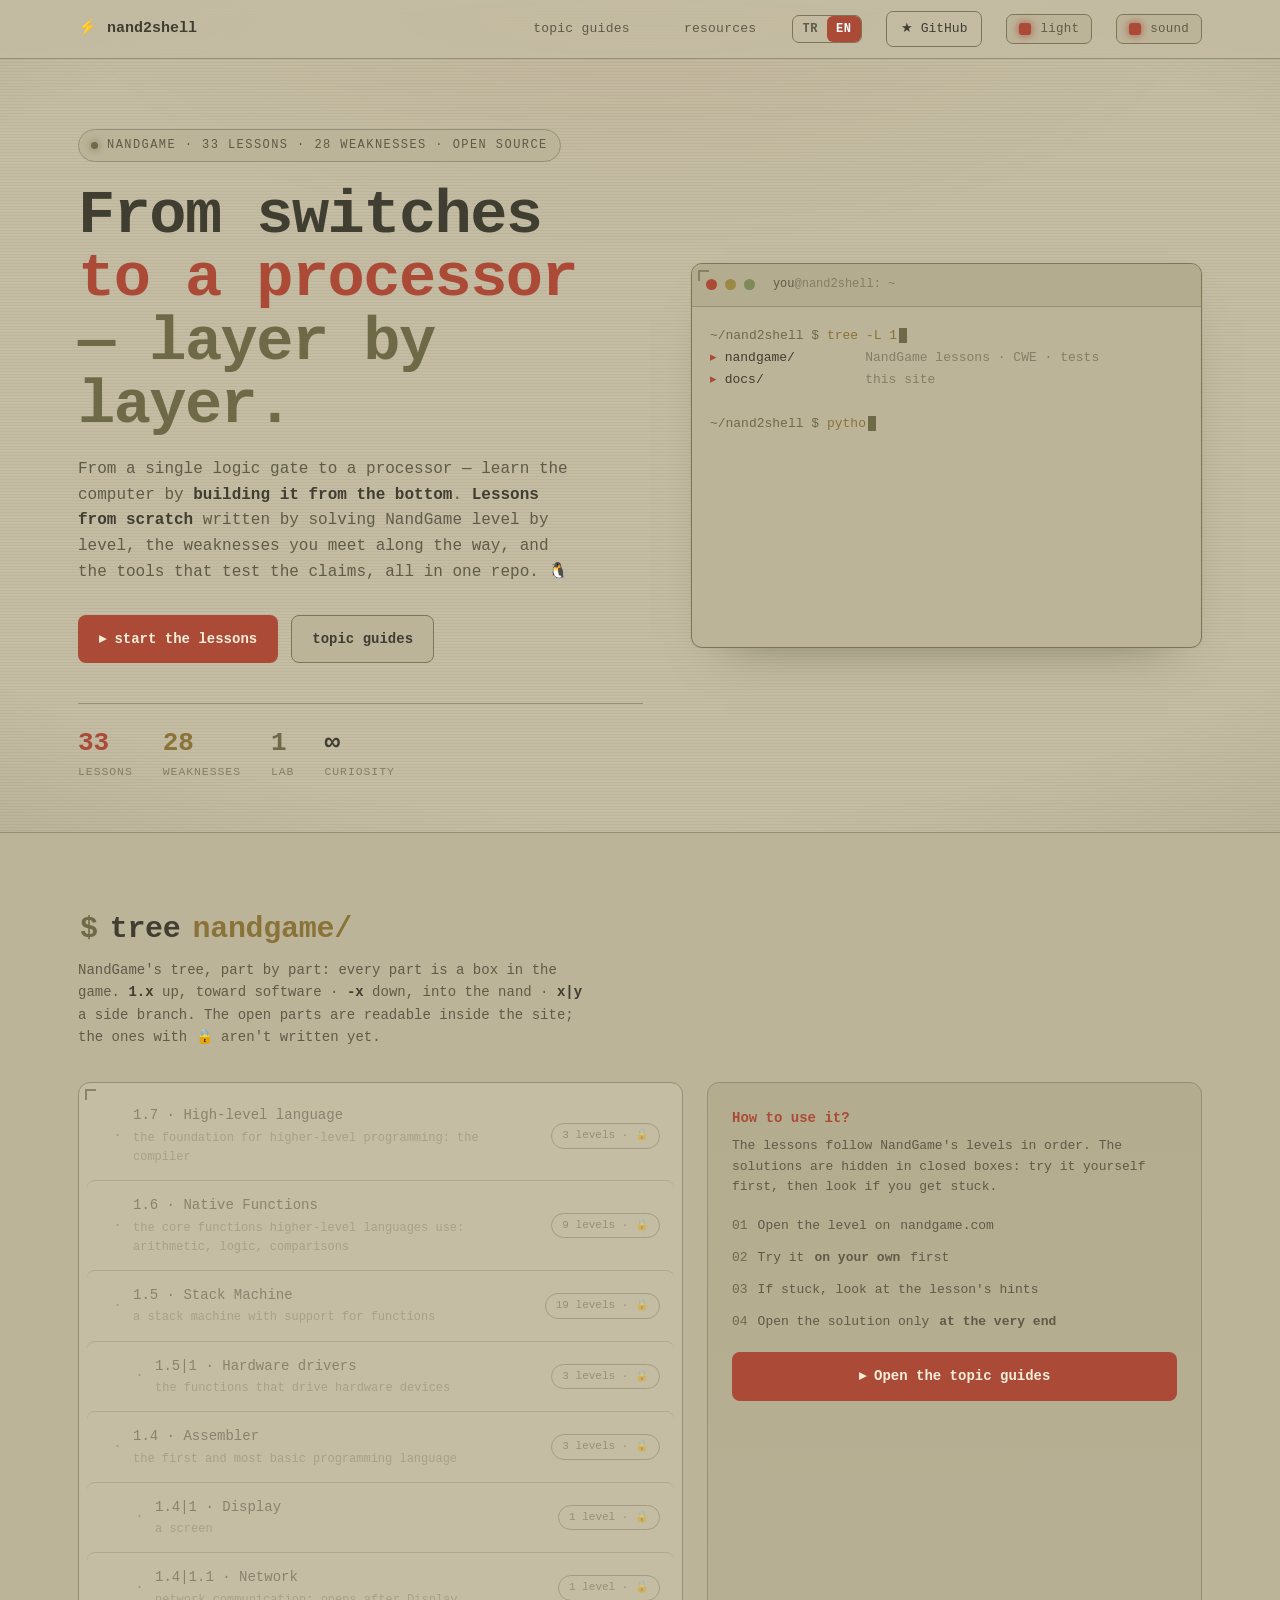
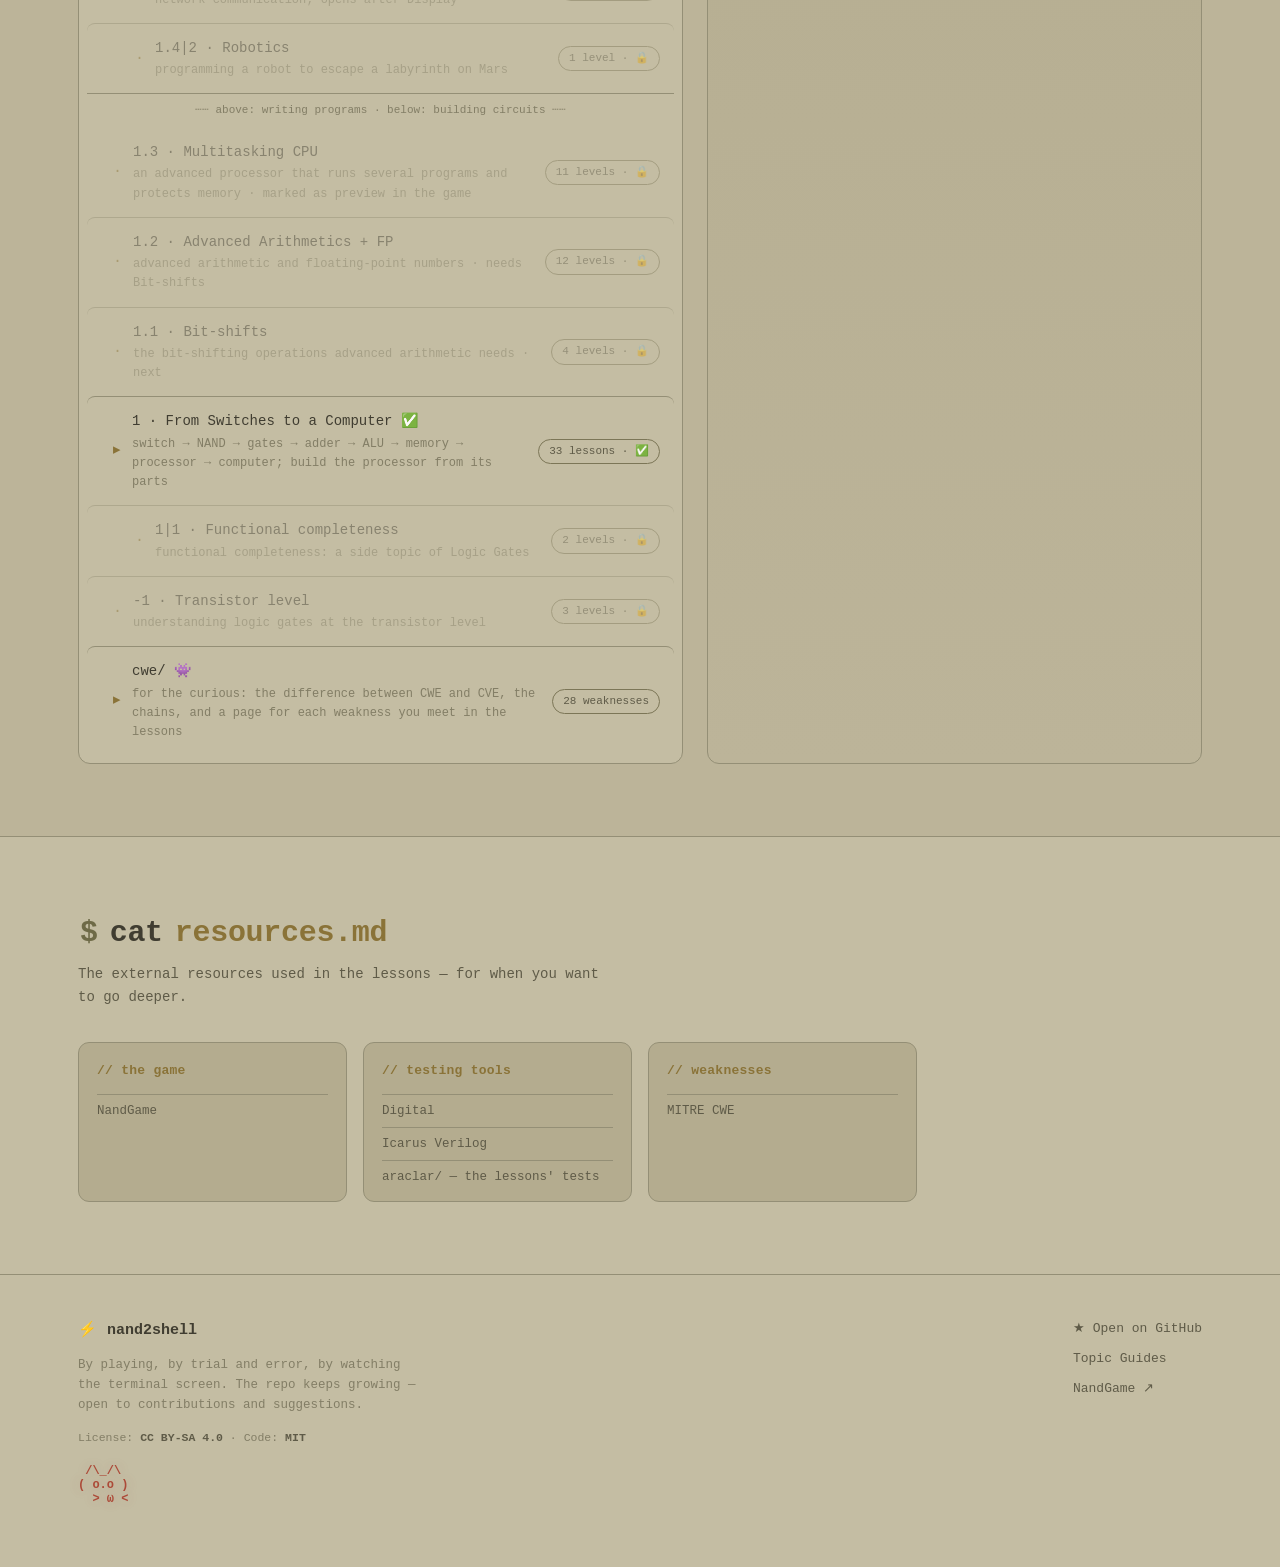
==== commit b9035484: "27.5'teki iki cümleyi, arama ipucunu ve anasayfanın telefon görünümünü düzelttim Co-Authored-By: Cla" ====
--- a/docs/eng/index.html
+++ b/docs/eng/index.html
@@ -83,48 +83,48 @@
       <div class="tree">
         <div class="tree-row locked" aria-disabled="true">
           <div class="nm"><span class="fold">·</span><div><div class="lbl">1.7 · High-level language</div><div class="ds">the foundation for higher-level programming: the compiler</div></div></div>
-          <span class="cnt">3 levels · 🔒</span>
+          <span class="cnt">3<span class="birim"> levels</span> · 🔒</span>
         </div>
         <div class="tree-row locked" aria-disabled="true">
           <div class="nm"><span class="fold">·</span><div><div class="lbl">1.6 · Native Functions</div><div class="ds">the core functions higher-level languages use: arithmetic, logic, comparisons</div></div></div>
-          <span class="cnt">9 levels · 🔒</span>
+          <span class="cnt">9<span class="birim"> levels</span> · 🔒</span>
         </div>
         <div class="tree-row locked" aria-disabled="true">
           <div class="nm"><span class="fold">·</span><div><div class="lbl">1.5 · Stack Machine</div><div class="ds">a stack machine with support for functions</div></div></div>
-          <span class="cnt">19 levels · 🔒</span>
+          <span class="cnt">19<span class="birim"> levels</span> · 🔒</span>
         </div>
         <div class="tree-row locked yan" aria-disabled="true">
           <div class="nm"><span class="fold">·</span><div><div class="lbl">1.5|1 · Hardware drivers</div><div class="ds">the functions that drive hardware devices</div></div></div>
-          <span class="cnt">3 levels · 🔒</span>
+          <span class="cnt">3<span class="birim"> levels</span> · 🔒</span>
         </div>
         <div class="tree-row locked" aria-disabled="true">
           <div class="nm"><span class="fold">·</span><div><div class="lbl">1.4 · Assembler</div><div class="ds">the first and most basic programming language</div></div></div>
-          <span class="cnt">3 levels · 🔒</span>
+          <span class="cnt">3<span class="birim"> levels</span> · 🔒</span>
         </div>
         <div class="tree-row locked yan" aria-disabled="true">
           <div class="nm"><span class="fold">·</span><div><div class="lbl">1.4|1 · Display</div><div class="ds">a screen</div></div></div>
-          <span class="cnt">1 level · 🔒</span>
+          <span class="cnt">1<span class="birim"> level</span> · 🔒</span>
         </div>
         <div class="tree-row locked yan" aria-disabled="true">
           <div class="nm"><span class="fold">·</span><div><div class="lbl">1.4|1.1 · Network</div><div class="ds">network communication; opens after Display</div></div></div>
-          <span class="cnt">1 level · 🔒</span>
+          <span class="cnt">1<span class="birim"> level</span> · 🔒</span>
         </div>
         <div class="tree-row locked yan" aria-disabled="true">
           <div class="nm"><span class="fold">·</span><div><div class="lbl">1.4|2 · Robotics</div><div class="ds">programming a robot to escape a labyrinth on Mars</div></div></div>
-          <span class="cnt">1 level · 🔒</span>
+          <span class="cnt">1<span class="birim"> level</span> · 🔒</span>
         </div>
         <div class="tree-sep">┄┄ above: writing programs · below: building circuits ┄┄</div>
         <div class="tree-row locked" aria-disabled="true">
-          <div class="nm"><span class="fold">·</span><div><div class="lbl">1.3 · Multitasking CPU</div><div class="ds">an advanced processor that runs several programs and protects memory</div></div></div>
-          <span class="cnt">11 levels · 🔒</span>
-        </div>
-        <div class="tree-row locked" aria-disabled="true">
-          <div class="nm"><span class="fold">·</span><div><div class="lbl">1.2 · Advanced Arithmetics + FP</div><div class="ds">advanced arithmetic and floating-point numbers</div></div></div>
-          <span class="cnt">12 levels · 🔒</span>
+          <div class="nm"><span class="fold">·</span><div><div class="lbl">1.3 · Multitasking CPU</div><div class="ds">an advanced processor that runs several programs and protects memory · marked as preview in the game</div></div></div>
+          <span class="cnt">11<span class="birim"> levels</span> · 🔒</span>
+        </div>
+        <div class="tree-row locked" aria-disabled="true">
+          <div class="nm"><span class="fold">·</span><div><div class="lbl">1.2 · Advanced Arithmetics + FP</div><div class="ds">advanced arithmetic and floating-point numbers · needs Bit-shifts</div></div></div>
+          <span class="cnt">12<span class="birim"> levels</span> · 🔒</span>
         </div>
         <div class="tree-row locked" aria-disabled="true">
           <div class="nm"><span class="fold">·</span><div><div class="lbl">1.1 · Bit-shifts</div><div class="ds">the bit-shifting operations advanced arithmetic needs · next</div></div></div>
-          <span class="cnt">4 levels · 🔒</span>
+          <span class="cnt">4<span class="birim"> levels</span> · 🔒</span>
         </div>
         <a class="tree-row" href="konular.html#salterden_bilgisayara/00_buradan_basla.md">
           <div class="nm"><span class="fold">▸</span><div><div class="lbl">1 · From Switches to a Computer ✅</div><div class="ds">switch → NAND → gates → adder → ALU → memory → processor → computer; build the processor from its parts</div></div></div>
@@ -132,11 +132,11 @@
         </a>
         <div class="tree-row locked yan" aria-disabled="true">
           <div class="nm"><span class="fold">·</span><div><div class="lbl">1|1 · Functional completeness</div><div class="ds">functional completeness: a side topic of Logic Gates</div></div></div>
-          <span class="cnt">2 levels · 🔒</span>
+          <span class="cnt">2<span class="birim"> levels</span> · 🔒</span>
         </div>
         <div class="tree-row locked" aria-disabled="true">
           <div class="nm"><span class="fold">·</span><div><div class="lbl">-1 · Transistor level</div><div class="ds">understanding logic gates at the transistor level</div></div></div>
-          <span class="cnt">3 levels · 🔒</span>
+          <span class="cnt">3<span class="birim"> levels</span> · 🔒</span>
         </div>
         <a class="tree-row" href="konular.html#cwe/README.md">
           <div class="nm"><span class="fold">▸</span><div><div class="lbl">cwe/ 👾</div><div class="ds">for the curious: the difference between CWE and CVE, the chains, and a page for each weakness you meet in the lessons</div></div></div>
--- a/docs/eng/assets/styles.css
+++ b/docs/eng/assets/styles.css
@@ -626,6 +626,11 @@
   padding: 8px 14px; text-align: center;
   font-size: 11px; color: var(--fg-mute);
   border-top: 1px solid var(--line);
+}
+/* dar ekranda kilitli satırların açıklaması gizlenir: tek açık bölüm (Bölüm 1) ilk ekrana sığsın */
+@media (max-width: 760px) {
+  .tree-row.locked .ds { display: none; }
+  .tree-row.locked .cnt .birim { display: none; }  /* "11 seviye · 🔒" → "11 · 🔒": ada yer açılsın */
 }
 
 /* framed paneller: NieR köşe çentikleri */
